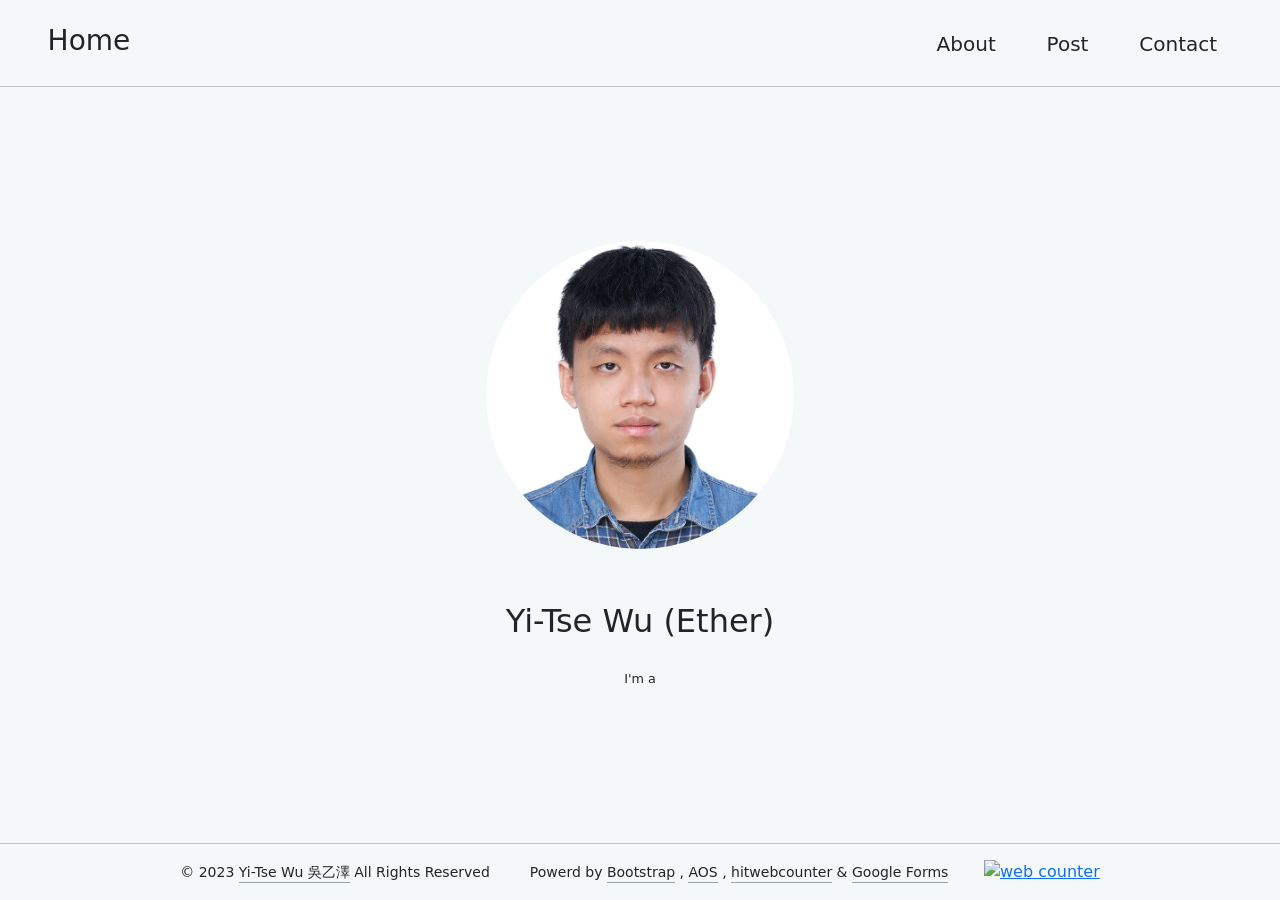
==== index.html @ 0007c373 "update" ====
<!doctype html>

<head>
    <!-- Google tag (gtag.js) -->
    <script async src="https://www.googletagmanager.com/gtag/js?id=G-KG2Z224XZ6"></script>
    <script>
        window.dataLayer = window.dataLayer || [];
        function gtag(){dataLayer.push(arguments);}
        gtag('js', new Date());

        gtag('config', 'G-KG2Z224XZ6');
    </script>
    <meta name="google-site-verification" content="Ql3h9a7FWrkphYKX-yT592Jf6HSDyIj04aFeDpDdOKA" />

    <meta charset="utf-8">
    <title>Yi-Tse Wu 吳乙澤</title>
    <meta name="viewport" content="width=device-width, initial-scale=1">
    <link rel='icon' href="/icons/favicon.ico">

    <meta name = "description" content = "Ether wu (吳乙澤) personal page">
    <meta name = "keywords" content = "吳乙澤, Ether Wu">

    <link href="https://cdn.jsdelivr.net/npm/bootstrap@5.3.0-alpha1/dist/css/bootstrap.min.css" rel="stylesheet" integrity="sha384-GLhlTQ8iRABdZLl6O3oVMWSktQOp6b7In1Zl3/Jr59b6EGGoI1aFkw7cmDA6j6gD" crossorigin="anonymous">
    <script src="https://cdn.jsdelivr.net/npm/bootstrap@5.3.0-alpha1/dist/js/bootstrap.bundle.min.js" integrity="sha384-w76AqPfDkMBDXo30jS1Sgez6pr3x5MlQ1ZAGC+nuZB+EYdgRZgiwxhTBTkF7CXvN" crossorigin="anonymous"></script>
    <link rel="stylesheet" href="https://unpkg.com/aos@next/dist/aos.css" />

    <style>
        .p1
        {
            font-family: "Microsoft JhengHei";
            font-weight: bold;
        }
        .p2
        { 
            border-bottom:6px #48b9d9 solid; padding-bottom:5px;
        }
        .p3
        { 
            border-bottom:1px #9aa4a7 solid; padding-bottom:2px;
        }
        .box 
        {
            display: flex;
            flex-flow: column;
            height: 100vh;
        }
        .imgRemain
        {
            flex-grow:4;
        }
        .bottomRemain
        {
            flex-grow:1;
        }
        body 
        {
            background-color: #f4f8f8;
        }
    </style>
</head>

<body>
    <div class = "box">
        <div class = "d-flex flex-row container-fluid mt-4">
            <a class = "text-decoration-none link-dark mb-1" href="https://ether-yitsewu.github.io/" style = "margin-right: auto;"> 
                <h3> &nbsp; &nbsp; Home </h3>
            </a>
            <a class = "text-decoration-none link-dark mt-2" href="/about.html">
                    <h5> About &nbsp; &nbsp; &nbsp; &nbsp; </h5>
            </a>
            <a class = "text-decoration-none link-dark mt-2" href="/post/post.html">
                <h5> Post &nbsp; &nbsp; &nbsp; &nbsp; </h5>
            </a>
            <a class = "text-decoration-none link-dark mt-2" href="/contact.html">
                <h5> Contact &nbsp; &nbsp; &nbsp; &nbsp; </h5>
            </a>
        </div>

        <hr/>

        <div class = "row imgRemain align-items-center">
            <div class = "col-4"></div>
            <div class = "col-4">
                <center><img src = "./images/self.jpg" class = "rounded-circle img-fluid" style = "width: 75%;"></center>
                <div class = "text-center" data-aos="fade-in">
                    <br><br>
                    <div style = "font-size: 2.5vw;"> Yi-Tse Wu (Ether) </div>
                    <br>
                    <div style = "font-size: 1vw;">
                        I'm a <span class="typed p2" data-typed-items="Software Engineer, Personal Tutor, Maker, Researcher"></span>
                    </div>
                </div>
            </div>
        </div>

        <hr/>

        <div class = "d-flex justify-content-center align-items-center BottomRemain pb-3">
            <div class = "fw-lighter fs-6">
                <small>
                    © 2023 
                    <a href=https://ether-yitsewu.github.io/ class = "text-decoration-none link-dark p3"> Yi-Tse Wu 吳乙澤</a>
                     All Rights Reserved 
                    &nbsp; &nbsp; &nbsp; &nbsp; 
                    Powerd by 
                    <a href=https://getbootstrap.com/docs/5.3/getting-started/download/ class = "text-decoration-none link-dark p3"> Bootstrap</a>
                    ,
                    <a href=https://github.com/michalsnik/aos class = "text-decoration-none link-dark p3"> AOS</a>
                    ,
                    <a href=https://www.hitwebcounter.com/ class = "text-decoration-none link-dark p3"> hitwebcounter</a>
                    &
                    <a href="https://www.google.com.tw/intl/zh-TW/forms/about/" class = "text-decoration-none link-dark p3"> Google Forms </a>
                </small>
            </div>
            &nbsp; &nbsp; &nbsp; &nbsp; 
            <a href="https://www.hitwebcounter.com" target="_blank">
            <img src="https://hitwebcounter.com/counter/counter.php?page=8308749&style=0008&nbdigits=6&type=page&initCount=0" title="Free Counter" Alt="web counter"/></a>                                                              
        </div>
        
    </div>

    <script src="https://unpkg.com/aos@next/dist/aos.js"></script>
    <script>
        AOS.init();
    </script>
    <script src="js/typed.min.js"></script>
    <script src="js/iPortfolio_1.js"></script>
</body>

</html>
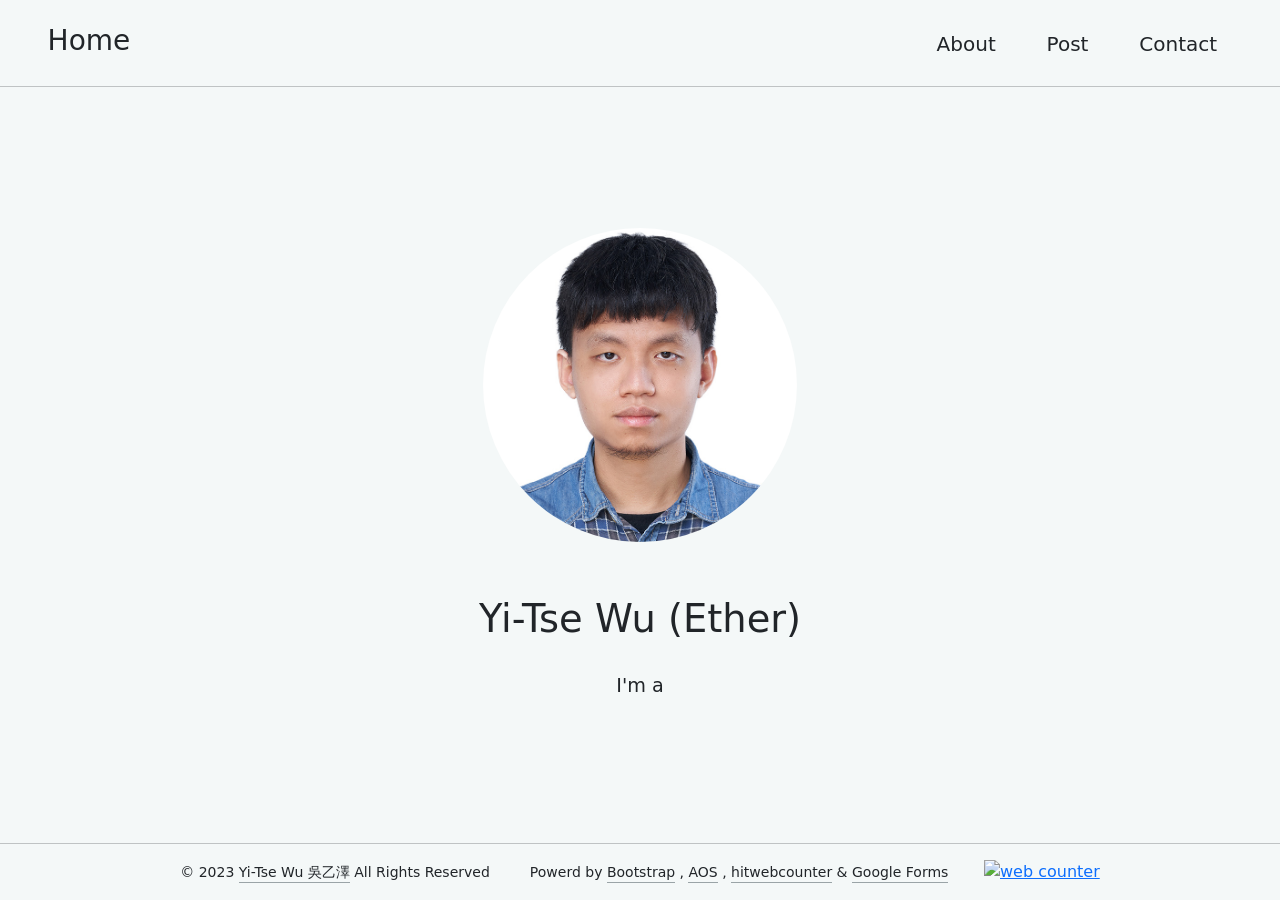
==== commit ebd16355: "update" ====
--- a/index.html
+++ b/index.html
@@ -32,11 +32,11 @@
         }
         .p2
         { 
-            border-bottom:6px #48b9d9 solid; padding-bottom:5px;
+            border-bottom:0.3vw #48b9d9 solid; padding-bottom:0.2vw;
         }
         .p3
         { 
-            border-bottom:1px #9aa4a7 solid; padding-bottom:2px;
+            border-bottom:0.1vw #9aa4a7 solid; padding-bottom:0.2vw;
         }
         .box 
         {
@@ -79,14 +79,14 @@
         <hr/>
 
         <div class = "row imgRemain align-items-center">
-            <div class = "col-4"></div>
-            <div class = "col-4">
-                <center><img src = "./images/self.jpg" class = "rounded-circle img-fluid" style = "width: 75%;"></center>
+            <div class = "col-3"></div>
+            <div class = "col-6">
+                <center><img src = "/images/self.jpg" class = "rounded-circle" style = "width: 50%;"></center>
                 <div class = "text-center" data-aos="fade-in">
                     <br><br>
-                    <div style = "font-size: 2.5vw;"> Yi-Tse Wu (Ether) </div>
+                    <div style = "font-size: 3vw;"> Yi-Tse Wu (Ether) </div>
                     <br>
-                    <div style = "font-size: 1vw;">
+                    <div style = "font-size: 1.5vw;">
                         I'm a <span class="typed p2" data-typed-items="Software Engineer, Personal Tutor, Maker, Researcher"></span>
                     </div>
                 </div>
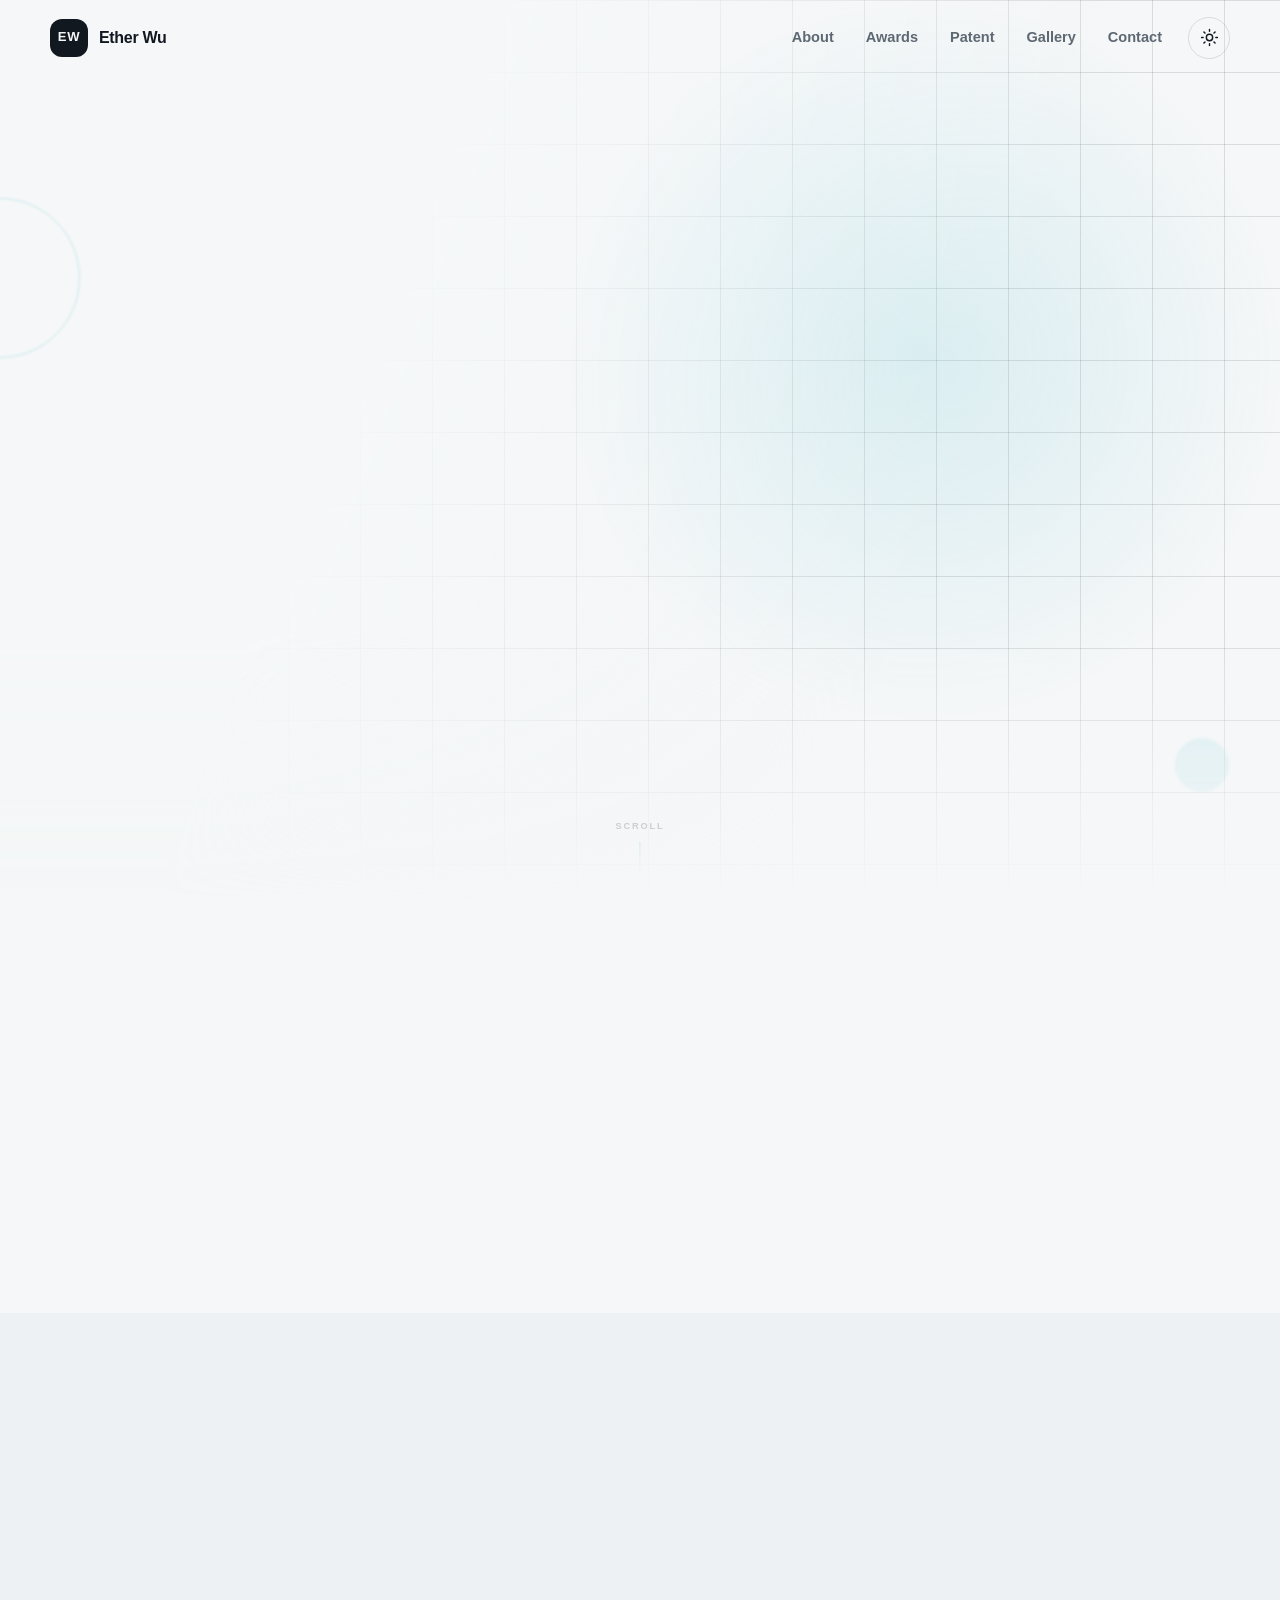
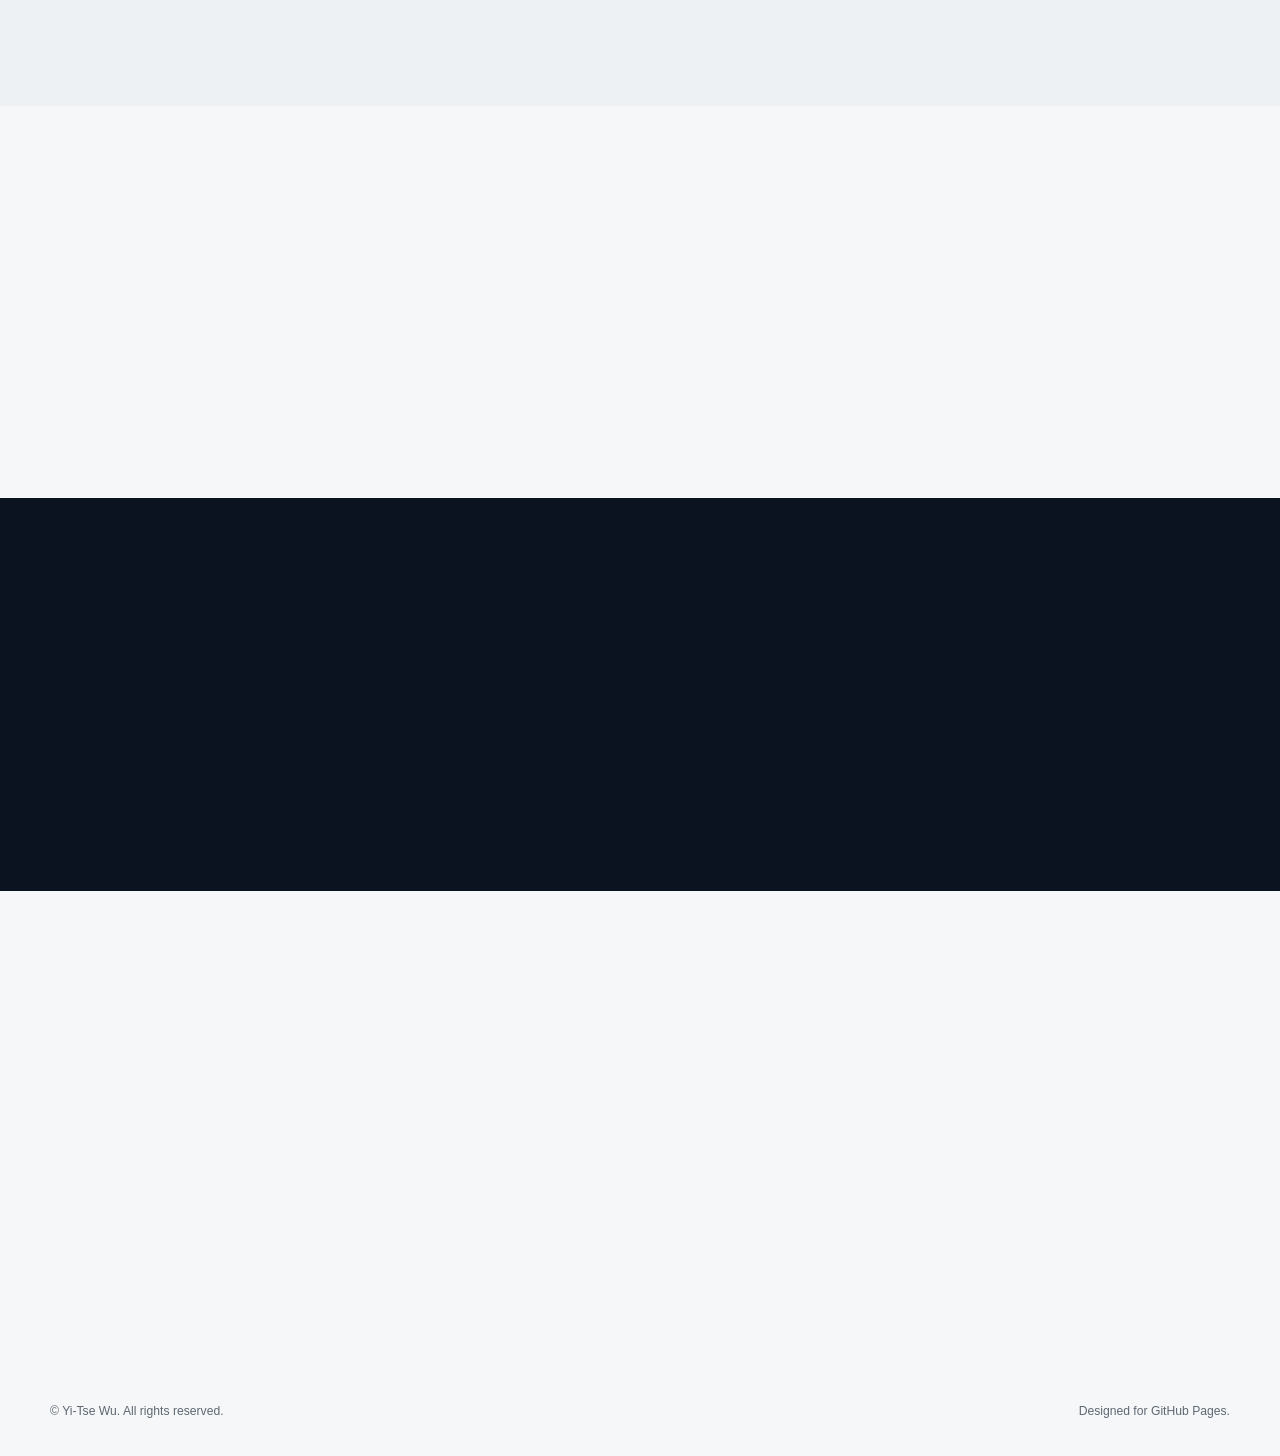
==== commit cb69cfa2: "feat: Push new style website" ====
--- a/index.html
+++ b/index.html
@@ -1,130 +1,160 @@
 <!doctype html>
+<html lang="zh-Hant">
+<head>
+  <meta charset="utf-8">
+  <meta name="viewport" content="width=device-width, initial-scale=1">
+  <meta name="description" content="Yi-Tse Wu（Ether）的個人作品網站，收錄軟體工程、攝影競賽、資料創新競賽與專利成果。">
+  <meta name="theme-color" content="#0b1220">
+  <meta property="og:type" content="website">
+  <meta property="og:title" content="Yi-Tse Wu (Ether) — Portfolio">
+  <meta property="og:description" content="Software Engineer · Photographer · Inventor">
+  <meta property="og:image" content="assets/images/og-image.jpg">
+  <meta name="twitter:card" content="summary_large_image">
+  <title>Yi-Tse Wu (Ether) — Portfolio</title>
+  <link rel="icon" href="assets/images/profile.webp" type="image/webp">
+  <link rel="stylesheet" href="assets/css/styles.css">
+  <script defer src="assets/js/site-data.js"></script>
+  <script defer src="assets/js/app.js"></script>
+</head>
+<body>
+  <a class="skip-link" href="#main">跳到主要內容</a>
 
-<head>
-    <!-- Google tag (gtag.js) -->
-    <script async src="https://www.googletagmanager.com/gtag/js?id=G-KG2Z224XZ6"></script>
-    <script>
-        window.dataLayer = window.dataLayer || [];
-        function gtag(){dataLayer.push(arguments);}
-        gtag('js', new Date());
+  <header class="site-header" data-header>
+    <div class="container nav-wrap">
+      <a class="brand" href="#home" aria-label="回到首頁">
+        <span class="brand-mark">EW</span>
+        <span class="brand-text">Ether Wu</span>
+      </a>
 
-        gtag('config', 'G-KG2Z224XZ6');
-    </script>
-    <meta name="google-site-verification" content="Ql3h9a7FWrkphYKX-yT592Jf6HSDyIj04aFeDpDdOKA" />
+      <button class="menu-button" type="button" aria-label="開啟導覽選單" aria-expanded="false" data-menu-button>
+        <span></span><span></span><span></span>
+      </button>
 
-    <meta charset="utf-8">
-    <title>Yi-Tse Wu 吳乙澤</title>
-    <meta name="viewport" content="width=device-width, initial-scale=1">
-    <link rel='icon' href="/icons/favicon.ico">
+      <nav class="site-nav" aria-label="主要導覽" data-nav>
+        <a href="#about">About</a>
+        <a href="#awards">Awards</a>
+        <a href="#patents">Patent</a>
+        <a href="#gallery">Gallery</a>
+        <a href="#contact">Contact</a>
+      </nav>
 
-    <meta name = "description" content = "Ether wu (吳乙澤) personal page">
-    <meta name = "keywords" content = "吳乙澤, Ether Wu">
+      <button class="theme-button" type="button" aria-label="切換深色或淺色模式" data-theme-button>
+        <svg class="icon-sun" viewBox="0 0 24 24" aria-hidden="true"><circle cx="12" cy="12" r="4"/><path d="M12 2v2M12 20v2M4.93 4.93l1.42 1.42M17.66 17.66l1.41 1.41M2 12h2M20 12h2M4.93 19.07l1.42-1.41M17.66 6.34l1.41-1.41"/></svg>
+        <svg class="icon-moon" viewBox="0 0 24 24" aria-hidden="true"><path d="M21 12.79A9 9 0 1 1 11.21 3 7 7 0 0 0 21 12.79Z"/></svg>
+      </button>
+    </div>
+  </header>
 
-    <link href="https://cdn.jsdelivr.net/npm/bootstrap@5.3.0-alpha1/dist/css/bootstrap.min.css" rel="stylesheet" integrity="sha384-GLhlTQ8iRABdZLl6O3oVMWSktQOp6b7In1Zl3/Jr59b6EGGoI1aFkw7cmDA6j6gD" crossorigin="anonymous">
-    <script src="https://cdn.jsdelivr.net/npm/bootstrap@5.3.0-alpha1/dist/js/bootstrap.bundle.min.js" integrity="sha384-w76AqPfDkMBDXo30jS1Sgez6pr3x5MlQ1ZAGC+nuZB+EYdgRZgiwxhTBTkF7CXvN" crossorigin="anonymous"></script>
-    <link rel="stylesheet" href="https://unpkg.com/aos@next/dist/aos.css" />
-
-    <style>
-        .p1
-        {
-            font-family: "Microsoft JhengHei";
-            font-weight: bold;
-        }
-        .p2
-        { 
-            border-bottom:0.3vw #48b9d9 solid; padding-bottom:0.2vw;
-        }
-        .p3
-        { 
-            border-bottom:0.1vw #9aa4a7 solid; padding-bottom:0.2vw;
-        }
-        .box 
-        {
-            display: flex;
-            flex-flow: column;
-            height: 100vh;
-        }
-        .imgRemain
-        {
-            flex-grow:4;
-        }
-        .bottomRemain
-        {
-            flex-grow:1;
-        }
-        body 
-        {
-            background-color: #f4f8f8;
-        }
-    </style>
-</head>
-
-<body>
-    <div class = "box">
-        <div class = "d-flex flex-row container-fluid mt-4">
-            <a class = "text-decoration-none link-dark mb-1" href="https://ether-yitsewu.github.io/" style = "margin-right: auto;"> 
-                <h3> &nbsp; &nbsp; Home </h3>
-            </a>
-            <a class = "text-decoration-none link-dark mt-2" href="/about.html">
-                    <h5> About &nbsp; &nbsp; &nbsp; &nbsp; </h5>
-            </a>
-            <a class = "text-decoration-none link-dark mt-2" href="/post/post.html">
-                <h5> Post &nbsp; &nbsp; &nbsp; &nbsp; </h5>
-            </a>
-            <a class = "text-decoration-none link-dark mt-2" href="/contact.html">
-                <h5> Contact &nbsp; &nbsp; &nbsp; &nbsp; </h5>
-            </a>
+  <main id="main">
+    <section class="hero" id="home">
+      <div class="hero-orb hero-orb-one"></div>
+      <div class="hero-orb hero-orb-two"></div>
+      <div class="container hero-grid">
+        <div class="hero-copy reveal">
+          <p class="eyebrow">PORTFOLIO · TAIWAN</p>
+          <h1>Yi-Tse Wu <span>(Ether)</span></h1>
+          <p class="hero-role">Software Engineer · Photographer · Inventor</p>
+          <p class="hero-intro" data-hero-intro></p>
+          <div class="hero-actions">
+            <a class="button button-primary" href="#awards">查看成果</a>
+            <a class="button button-secondary" href="https://github.com/ether-yitsewu" target="_blank" rel="noopener noreferrer">GitHub <span aria-hidden="true">↗</span></a>
+          </div>
+          <div class="hero-metrics" data-metrics></div>
         </div>
 
-        <hr/>
+        <div class="hero-visual reveal">
+          <div class="portrait-shell">
+            <div class="portrait-ring"></div>
+            <img src="assets/images/profile.webp" alt="Yi-Tse Wu 的個人照片" width="555" height="555">
+            <div class="portrait-badge">
+              <span class="status-dot"></span>
+              Building reliable systems
+            </div>
+          </div>
+        </div>
+      </div>
+      <a class="scroll-cue" href="#about" aria-label="向下瀏覽">
+        <span>SCROLL</span>
+        <i></i>
+      </a>
+    </section>
 
-        <div class = "row imgRemain align-items-center">
-            <div class = "col-3"></div>
-            <div class = "col-6">
-                <center><img src = "/images/self.jpg" class = "rounded-circle" style = "width: 50%;"></center>
-                <div class = "text-center" data-aos="fade-in">
-                    <br><br>
-                    <div style = "font-size: 3vw;"> Yi-Tse Wu (Ether) </div>
-                    <br>
-                    <div style = "font-size: 1.5vw;">
-                        I'm a <span class="typed p2" data-typed-items="Software Engineer, Personal Tutor, Maker, Researcher"></span>
-                    </div>
-                </div>
-            </div>
+    <section class="section" id="about">
+      <div class="container two-column">
+        <div class="section-heading reveal">
+          <p class="eyebrow">ABOUT</p>
+          <h2>工程思維，<br>跨域創作。</h2>
         </div>
+        <div class="about-copy reveal">
+          <p data-about-primary></p>
+          <p data-about-secondary></p>
+          <div class="skill-list" data-skills></div>
+        </div>
+      </div>
+    </section>
 
-        <hr/>
+    <section class="section section-tinted" id="awards">
+      <div class="container">
+        <div class="section-topline reveal">
+          <div>
+            <p class="eyebrow">AWARDS & RECOGNITION</p>
+            <h2>競賽成果</h2>
+          </div>
+          <p>攝影、人文觀察與資料應用，呈現工程之外的另一種解題方式。</p>
+        </div>
+        <div class="award-grid" data-awards></div>
+      </div>
+    </section>
 
-        <div class = "d-flex justify-content-center align-items-center BottomRemain pb-3">
-            <div class = "fw-lighter fs-6">
-                <small>
-                    © 2023 
-                    <a href=https://ether-yitsewu.github.io/ class = "text-decoration-none link-dark p3"> Yi-Tse Wu 吳乙澤</a>
-                     All Rights Reserved 
-                    &nbsp; &nbsp; &nbsp; &nbsp; 
-                    Powerd by 
-                    <a href=https://getbootstrap.com/docs/5.3/getting-started/download/ class = "text-decoration-none link-dark p3"> Bootstrap</a>
-                    ,
-                    <a href=https://github.com/michalsnik/aos class = "text-decoration-none link-dark p3"> AOS</a>
-                    ,
-                    <a href=https://www.hitwebcounter.com/ class = "text-decoration-none link-dark p3"> hitwebcounter</a>
-                    &
-                    <a href="https://www.google.com.tw/intl/zh-TW/forms/about/" class = "text-decoration-none link-dark p3"> Google Forms </a>
-                </small>
-            </div>
-            &nbsp; &nbsp; &nbsp; &nbsp; 
-            <a href="https://www.hitwebcounter.com" target="_blank">
-            <img src="https://hitwebcounter.com/counter/counter.php?page=8308749&style=0008&nbdigits=6&type=page&initCount=0" title="Free Counter" Alt="web counter"/></a>                                                              
+    <section class="section" id="patents">
+      <div class="container">
+        <div class="section-topline reveal">
+          <div>
+            <p class="eyebrow">PATENT</p>
+            <h2>專利成果</h2>
+          </div>
+          <p>將感測、控制與即時警示整合成可落地的監控系統。</p>
         </div>
-        
+        <div class="patent-list" data-patents></div>
+      </div>
+    </section>
+
+    <section class="section section-dark" id="gallery">
+      <div class="container">
+        <div class="section-topline reveal">
+          <div>
+            <p class="eyebrow">SELECTED WORK</p>
+            <h2>攝影作品</h2>
+          </div>
+          <p>在街道、城市與地景之間，記錄秩序、文化與偶然交會的瞬間。</p>
+        </div>
+        <div class="gallery-grid" data-gallery></div>
+      </div>
+    </section>
+
+    <section class="section contact-section" id="contact">
+      <div class="container contact-card reveal">
+        <div>
+          <p class="eyebrow">CONTACT</p>
+          <h2>持續創作，也持續解題。</h2>
+          <p>歡迎透過 GitHub 查看作品與後續更新。</p>
+        </div>
+        <a class="button button-light" href="https://github.com/ether-yitsewu" target="_blank" rel="noopener noreferrer">前往 GitHub <span aria-hidden="true">↗</span></a>
+      </div>
+    </section>
+  </main>
+
+  <footer class="site-footer">
+    <div class="container footer-wrap">
+      <p>© <span data-year></span> Yi-Tse Wu. All rights reserved.</p>
+      <p>Designed for GitHub Pages.</p>
     </div>
+  </footer>
 
-    <script src="https://unpkg.com/aos@next/dist/aos.js"></script>
-    <script>
-        AOS.init();
-    </script>
-    <script src="js/typed.min.js"></script>
-    <script src="js/iPortfolio_1.js"></script>
+  <dialog class="lightbox" data-lightbox>
+    <button type="button" class="lightbox-close" aria-label="關閉圖片" data-lightbox-close>×</button>
+    <img src="" alt="" data-lightbox-image>
+    <p data-lightbox-caption></p>
+  </dialog>
 </body>
-
 </html>
--- a/assets/css/styles.css
+++ b/assets/css/styles.css
@@ -0,0 +1,298 @@
+:root {
+  --bg: #f5f7f8;
+  --surface: #ffffff;
+  --surface-2: #edf1f3;
+  --text: #111820;
+  --muted: #5e6873;
+  --line: rgba(17, 24, 32, 0.12);
+  --accent: #36b7ca;
+  --accent-strong: #168fa5;
+  --accent-soft: rgba(54, 183, 202, 0.14);
+  --dark: #0b1220;
+  --dark-2: #111c2f;
+  --shadow: 0 22px 65px rgba(28, 44, 57, 0.12);
+  --radius-lg: 32px;
+  --radius-md: 22px;
+  --radius-sm: 14px;
+  --container: 1180px;
+  --header-height: 76px;
+  color-scheme: light;
+}
+
+:root[data-theme="dark"] {
+  --bg: #0d141d;
+  --surface: #121c28;
+  --surface-2: #182431;
+  --text: #f3f6f8;
+  --muted: #aab6c1;
+  --line: rgba(239, 245, 248, 0.12);
+  --accent: #51c7d8;
+  --accent-strong: #7bd7e4;
+  --accent-soft: rgba(81, 199, 216, 0.15);
+  --shadow: 0 24px 70px rgba(0, 0, 0, 0.35);
+  color-scheme: dark;
+}
+
+* { box-sizing: border-box; }
+html { scroll-behavior: smooth; scroll-padding-top: calc(var(--header-height) + 18px); }
+body {
+  margin: 0;
+  background: var(--bg);
+  color: var(--text);
+  font-family: Inter, ui-sans-serif, -apple-system, BlinkMacSystemFont, "Segoe UI", "Noto Sans TC", "PingFang TC", sans-serif;
+  line-height: 1.75;
+  -webkit-font-smoothing: antialiased;
+  transition: background-color .25s ease, color .25s ease;
+}
+img { display: block; max-width: 100%; }
+a { color: inherit; text-decoration: none; }
+button { font: inherit; }
+::selection { background: var(--accent); color: #061016; }
+
+.skip-link {
+  position: fixed;
+  left: 16px;
+  top: -80px;
+  z-index: 999;
+  padding: 10px 16px;
+  border-radius: 10px;
+  background: var(--text);
+  color: var(--bg);
+  transition: top .2s ease;
+}
+.skip-link:focus { top: 16px; }
+
+.container { width: min(var(--container), calc(100% - 48px)); margin-inline: auto; }
+.section { padding: 120px 0; }
+.section-tinted { background: var(--surface-2); }
+.section-dark { background: var(--dark); color: #f5f8fa; }
+
+.site-header {
+  position: fixed;
+  inset: 0 0 auto;
+  z-index: 100;
+  height: var(--header-height);
+  border-bottom: 1px solid transparent;
+  transition: background-color .25s ease, border-color .25s ease, box-shadow .25s ease;
+}
+.site-header.is-scrolled {
+  background: color-mix(in srgb, var(--bg) 88%, transparent);
+  border-color: var(--line);
+  box-shadow: 0 8px 30px rgba(0,0,0,.05);
+  backdrop-filter: blur(18px);
+}
+.nav-wrap { height: 100%; display: flex; align-items: center; gap: 26px; }
+.brand { display: inline-flex; align-items: center; gap: 11px; font-weight: 750; letter-spacing: -.02em; }
+.brand-mark {
+  display: grid; place-items: center;
+  width: 38px; aspect-ratio: 1;
+  border-radius: 12px;
+  background: var(--text); color: var(--bg);
+  font-size: .82rem; letter-spacing: .06em;
+}
+.site-nav { margin-left: auto; display: flex; align-items: center; gap: 32px; }
+.site-nav a { position: relative; color: var(--muted); font-size: .91rem; font-weight: 650; }
+.site-nav a::after { content: ""; position: absolute; left: 0; right: 100%; bottom: -7px; height: 2px; background: var(--accent); transition: right .2s ease; }
+.site-nav a:hover, .site-nav a.is-active { color: var(--text); }
+.site-nav a:hover::after, .site-nav a.is-active::after { right: 0; }
+.theme-button, .menu-button {
+  border: 0; background: transparent; color: var(--text); cursor: pointer;
+}
+.theme-button {
+  display: grid; place-items: center; width: 42px; height: 42px;
+  border: 1px solid var(--line); border-radius: 50%;
+}
+.theme-button svg { width: 19px; height: 19px; fill: none; stroke: currentColor; stroke-width: 1.8; stroke-linecap: round; stroke-linejoin: round; }
+.icon-moon { display: none; }
+:root[data-theme="dark"] .icon-sun { display: none; }
+:root[data-theme="dark"] .icon-moon { display: block; }
+.menu-button { display: none; width: 42px; height: 42px; }
+.menu-button span { display: block; width: 22px; height: 2px; margin: 5px auto; background: currentColor; transition: transform .2s ease, opacity .2s ease; }
+
+.hero {
+  position: relative;
+  min-height: 100svh;
+  display: grid;
+  align-items: center;
+  overflow: hidden;
+  padding: calc(var(--header-height) + 60px) 0 86px;
+  background:
+    linear-gradient(var(--line) 1px, transparent 1px),
+    linear-gradient(90deg, var(--line) 1px, transparent 1px);
+  background-size: 72px 72px;
+  mask-image: linear-gradient(to bottom, #000 0%, #000 70%, transparent 100%);
+}
+.hero::before {
+  content: ""; position: absolute; inset: 0;
+  background: radial-gradient(circle at 72% 40%, var(--accent-soft), transparent 34%), linear-gradient(110deg, var(--bg) 30%, transparent 70%);
+  pointer-events: none;
+}
+.hero-grid { position: relative; display: grid; grid-template-columns: 1.08fr .92fr; align-items: center; gap: 86px; }
+.eyebrow { margin: 0 0 14px; color: var(--accent-strong); font-size: .76rem; font-weight: 800; letter-spacing: .16em; }
+.hero h1 { margin: 0; max-width: 760px; font-size: clamp(3.3rem, 7vw, 6.9rem); line-height: .95; letter-spacing: -.065em; }
+.hero h1 span { display: block; margin-top: 12px; color: var(--muted); font-size: .44em; font-weight: 540; letter-spacing: -.035em; }
+.hero-role { margin: 34px 0 8px; color: var(--text); font-size: clamp(1.12rem, 2vw, 1.45rem); font-weight: 650; }
+.hero-intro { max-width: 610px; margin: 0; color: var(--muted); font-size: 1.04rem; }
+.hero-actions { display: flex; flex-wrap: wrap; gap: 12px; margin-top: 34px; }
+.button {
+  display: inline-flex; align-items: center; justify-content: center; gap: 9px;
+  min-height: 50px; padding: 0 22px; border: 1px solid transparent; border-radius: 999px;
+  font-weight: 760; font-size: .92rem; transition: transform .2s ease, background-color .2s ease, border-color .2s ease;
+}
+.button:hover { transform: translateY(-2px); }
+.button-primary { background: var(--text); color: var(--bg); }
+.button-secondary { border-color: var(--line); background: color-mix(in srgb, var(--surface) 60%, transparent); }
+.button-light { background: #fff; color: #101827; }
+.hero-metrics { display: flex; gap: 34px; margin-top: 52px; padding-top: 28px; border-top: 1px solid var(--line); }
+.metric { display: grid; }
+.metric strong { font-size: 1.55rem; line-height: 1; letter-spacing: -.04em; }
+.metric span { margin-top: 7px; color: var(--muted); font-size: .72rem; font-weight: 650; letter-spacing: .055em; text-transform: uppercase; }
+.hero-visual { display: grid; place-items: center; }
+.portrait-shell { position: relative; width: min(440px, 82vw); }
+.portrait-shell img { position: relative; z-index: 2; width: 100%; aspect-ratio: 1; object-fit: cover; border-radius: 42% 58% 51% 49% / 47% 42% 58% 53%; box-shadow: var(--shadow); }
+.portrait-ring { position: absolute; z-index: 1; inset: -24px; border: 1px solid var(--accent); border-radius: 50%; opacity: .45; }
+.portrait-ring::after { content: ""; position: absolute; width: 18px; aspect-ratio: 1; top: 18%; right: -8px; border-radius: 50%; background: var(--accent); box-shadow: 0 0 0 8px var(--accent-soft); }
+.portrait-badge {
+  position: absolute; z-index: 4; right: -18px; bottom: 28px;
+  display: flex; align-items: center; gap: 9px; padding: 12px 16px;
+  background: color-mix(in srgb, var(--surface) 87%, transparent); border: 1px solid var(--line); border-radius: 999px;
+  color: var(--text); box-shadow: var(--shadow); backdrop-filter: blur(14px); font-size: .77rem; font-weight: 700;
+}
+.status-dot { width: 8px; aspect-ratio: 1; border-radius: 50%; background: #32c47c; box-shadow: 0 0 0 5px rgba(50,196,124,.14); }
+.hero-orb { position: absolute; border-radius: 50%; filter: blur(1px); pointer-events: none; }
+.hero-orb-one { width: 160px; height: 160px; left: -80px; top: 22%; border: 1px solid var(--accent); opacity: .25; }
+.hero-orb-two { width: 54px; height: 54px; right: 4%; bottom: 12%; background: var(--accent-soft); }
+.scroll-cue { position: absolute; left: 50%; bottom: 24px; display: grid; justify-items: center; gap: 8px; color: var(--muted); font-size: .58rem; font-weight: 800; letter-spacing: .2em; transform: translateX(-50%); }
+.scroll-cue i { width: 1px; height: 34px; background: linear-gradient(var(--accent), transparent); animation: scrollPulse 1.8s infinite; }
+
+.two-column { display: grid; grid-template-columns: .72fr 1.28fr; gap: 10vw; }
+.section-heading h2, .section-topline h2, .contact-card h2 { margin: 0; font-size: clamp(2.4rem, 5vw, 4.6rem); line-height: 1.08; letter-spacing: -.055em; }
+.about-copy { max-width: 720px; }
+.about-copy > p { margin: 0 0 20px; color: var(--muted); font-size: 1.08rem; }
+.about-copy > p:first-child { color: var(--text); font-size: clamp(1.22rem, 2vw, 1.55rem); line-height: 1.72; }
+.skill-list { display: flex; flex-wrap: wrap; gap: 10px; margin-top: 36px; }
+.skill-list span, .tag-row span { padding: 7px 12px; border: 1px solid var(--line); border-radius: 999px; color: var(--muted); font-size: .75rem; font-weight: 700; }
+.section-topline { display: flex; align-items: end; justify-content: space-between; gap: 40px; margin-bottom: 48px; }
+.section-topline > p { max-width: 490px; margin: 0 0 8px; color: var(--muted); }
+.section-dark .section-topline > p { color: #9eabb9; }
+
+.award-grid { display: grid; grid-template-columns: repeat(2, minmax(0,1fr)); gap: 24px; }
+.award-card { overflow: hidden; display: grid; grid-template-rows: 320px 1fr; background: var(--surface); border: 1px solid var(--line); border-radius: var(--radius-lg); box-shadow: 0 10px 38px rgba(0,0,0,.05); }
+.award-image { position: relative; width: 100%; height: 100%; overflow: hidden; background: #e7eaec; }
+.award-image img { width: 100%; height: 100%; object-fit: cover; object-position: center 16%; transition: transform .45s ease; }
+.award-card:nth-child(2) .award-image img { object-position: center 24%; }
+.award-image:hover img { transform: scale(1.025); }
+.image-button { padding: 0; border: 0; cursor: zoom-in; color: inherit; }
+.image-hint { position: absolute; right: 16px; bottom: 16px; padding: 8px 12px; border-radius: 999px; background: rgba(9,16,25,.76); color: white; font-size: .68rem; font-weight: 700; letter-spacing: .04em; backdrop-filter: blur(10px); }
+.award-body { padding: 30px; }
+.award-meta { display: flex; justify-content: space-between; gap: 14px; color: var(--muted); font-size: .75rem; font-weight: 760; letter-spacing: .08em; text-transform: uppercase; }
+.award-body h3 { margin: 20px 0 10px; font-size: clamp(1.35rem, 2vw, 1.85rem); line-height: 1.3; letter-spacing: -.03em; }
+.award-result { margin: 0; color: var(--accent-strong); font-size: 1.22rem; font-weight: 820; }
+.award-subresult { margin: 1px 0 16px; color: var(--text); font-weight: 650; }
+.award-body > p:not(.award-result):not(.award-subresult) { color: var(--muted); }
+.tag-row { display: flex; flex-wrap: wrap; gap: 8px; margin-top: 22px; }
+
+.patent-list { display: grid; gap: 18px; }
+.patent-card { position: relative; display: grid; grid-template-columns: 190px 1fr auto; gap: 34px; align-items: start; padding: 36px; border: 1px solid var(--line); border-radius: var(--radius-lg); background: var(--surface); }
+.patent-number { display: grid; gap: 7px; }
+.patent-number span { color: var(--muted); font-size: .72rem; font-weight: 700; text-transform: uppercase; letter-spacing: .1em; }
+.patent-number strong { font-size: 1.17rem; letter-spacing: -.02em; }
+.patent-title-row { display: flex; align-items: center; gap: 14px; }
+.patent-main h3 { margin: 0; font-size: 1.7rem; letter-spacing: -.035em; }
+.patent-main > p { max-width: 760px; color: var(--muted); }
+.status-pill { padding: 5px 10px; border-radius: 999px; background: var(--accent-soft); color: var(--accent-strong); font-size: .7rem; font-weight: 780; text-transform: uppercase; letter-spacing: .06em; }
+.patent-details { display: grid; grid-template-columns: repeat(4,minmax(0,1fr)); gap: 16px; margin: 26px 0 0; padding-top: 22px; border-top: 1px solid var(--line); }
+.patent-details div { min-width: 0; }
+.patent-details dt { color: var(--muted); font-size: .7rem; font-weight: 730; }
+.patent-details dd { margin: 4px 0 0; font-size: .86rem; font-weight: 650; }
+.patent-link { display: inline-flex; gap: 12px; align-items: center; padding: 11px 14px; border: 1px solid var(--line); border-radius: 999px; font-size: .78rem; font-weight: 730; white-space: nowrap; }
+.patent-link:hover { border-color: var(--accent); }
+
+.gallery-grid { display: grid; grid-template-columns: 1fr; }
+.gallery-item { margin: 0; }
+.gallery-item .image-button { display: block; width: 100%; overflow: hidden; border-radius: var(--radius-lg); background: var(--dark-2); }
+.gallery-item img { width: 100%; aspect-ratio: 16/9; object-fit: cover; transition: transform .55s ease, filter .55s ease; }
+.gallery-item .image-button:hover img { transform: scale(1.018); filter: saturate(1.08); }
+.gallery-item figcaption { display: flex; justify-content: space-between; gap: 20px; padding-top: 18px; }
+.gallery-item figcaption div { display: grid; gap: 2px; }
+.gallery-item strong { font-size: 1.15rem; }
+.gallery-item span, .gallery-item time { color: #9eabb9; font-size: .82rem; }
+
+.contact-section { padding-top: 92px; }
+.contact-card { display: flex; align-items: center; justify-content: space-between; gap: 36px; padding: 62px; border-radius: var(--radius-lg); background: linear-gradient(120deg, #14253a, #0b1220 64%); color: #fff; box-shadow: var(--shadow); }
+.contact-card p:not(.eyebrow) { margin: 14px 0 0; color: #adbac8; }
+.site-footer { padding: 28px 0 34px; }
+.footer-wrap { display: flex; justify-content: space-between; gap: 20px; color: var(--muted); font-size: .76rem; }
+.footer-wrap p { margin: 0; }
+
+.lightbox { width: min(1100px, calc(100% - 32px)); max-height: calc(100svh - 32px); padding: 0; border: 0; border-radius: 20px; background: #0b0f14; color: white; overflow: hidden; box-shadow: 0 30px 100px rgba(0,0,0,.55); }
+.lightbox::backdrop { background: rgba(2,7,12,.78); backdrop-filter: blur(8px); }
+.lightbox img { width: 100%; max-height: calc(100svh - 100px); object-fit: contain; }
+.lightbox p { margin: 0; padding: 14px 20px 18px; color: #b8c2cc; font-size: .82rem; }
+.lightbox-close { position: absolute; z-index: 2; top: 12px; right: 12px; display: grid; place-items: center; width: 42px; height: 42px; border: 0; border-radius: 50%; background: rgba(0,0,0,.65); color: #fff; font-size: 1.7rem; cursor: pointer; }
+
+.reveal { opacity: 0; transform: translateY(24px); transition: opacity .65s ease var(--delay,0ms), transform .65s ease var(--delay,0ms); }
+.reveal.is-visible { opacity: 1; transform: translateY(0); }
+@keyframes scrollPulse { 0%,100% { transform: scaleY(.55); transform-origin: top; opacity: .5; } 50% { transform: scaleY(1); opacity: 1; } }
+
+@media (max-width: 980px) {
+  .hero-grid { grid-template-columns: 1fr; gap: 64px; }
+  .hero-copy { text-align: center; }
+  .hero-intro { margin-inline: auto; }
+  .hero-actions, .hero-metrics { justify-content: center; }
+  .hero-visual { order: -1; }
+  .portrait-shell { width: min(330px, 72vw); }
+  .portrait-badge { right: -10px; }
+  .two-column { grid-template-columns: 1fr; gap: 46px; }
+  .section-topline { align-items: start; flex-direction: column; }
+  .patent-card { grid-template-columns: 1fr; }
+  .patent-link { justify-self: start; }
+  .patent-details { grid-template-columns: repeat(2,minmax(0,1fr)); }
+}
+
+@media (max-width: 760px) {
+  :root { --header-height: 68px; }
+  .container { width: min(100% - 32px, var(--container)); }
+  .section { padding: 86px 0; }
+  .brand-text { display: none; }
+  .menu-button { display: block; margin-left: auto; }
+  .site-nav {
+    position: fixed; left: 16px; right: 16px; top: calc(var(--header-height) + 8px);
+    display: grid; gap: 0; padding: 10px; border: 1px solid var(--line); border-radius: 20px;
+    background: var(--surface); box-shadow: var(--shadow); transform: translateY(-18px); opacity: 0; visibility: hidden;
+    transition: transform .2s ease, opacity .2s ease, visibility .2s ease;
+  }
+  .site-nav.is-open { transform: translateY(0); opacity: 1; visibility: visible; }
+  .site-nav a { padding: 13px 14px; border-radius: 12px; }
+  .site-nav a:hover { background: var(--surface-2); }
+  .site-nav a::after { display: none; }
+  .theme-button { width: 38px; height: 38px; }
+  .hero { min-height: auto; padding-top: calc(var(--header-height) + 48px); mask-image: none; }
+  .hero h1 { font-size: clamp(3.2rem, 16vw, 5rem); }
+  .hero-role { font-size: 1rem; }
+  .hero-metrics { gap: 18px; }
+  .metric { flex: 1; }
+  .metric strong { font-size: 1.3rem; }
+  .metric span { font-size: .58rem; }
+  .scroll-cue { display: none; }
+  .award-grid { grid-template-columns: 1fr; }
+  .award-card { grid-template-rows: 260px 1fr; }
+  .award-body { padding: 24px; }
+  .patent-card { padding: 26px; }
+  .patent-title-row { align-items: flex-start; flex-direction: column; gap: 8px; }
+  .patent-details { grid-template-columns: 1fr 1fr; }
+  .contact-card { align-items: flex-start; flex-direction: column; padding: 38px 26px; }
+  .footer-wrap { flex-direction: column; gap: 4px; }
+}
+
+@media (max-width: 480px) {
+  .hero-metrics { display: grid; grid-template-columns: repeat(3,1fr); }
+  .portrait-badge { right: 50%; bottom: -18px; transform: translateX(50%); white-space: nowrap; }
+  .patent-details { grid-template-columns: 1fr; }
+  .gallery-item figcaption { flex-direction: column; gap: 6px; }
+}
+
+@media (prefers-reduced-motion: reduce) {
+  *, *::before, *::after { scroll-behavior: auto !important; animation-duration: .01ms !important; animation-iteration-count: 1 !important; transition-duration: .01ms !important; }
+  .reveal { opacity: 1; transform: none; }
+}
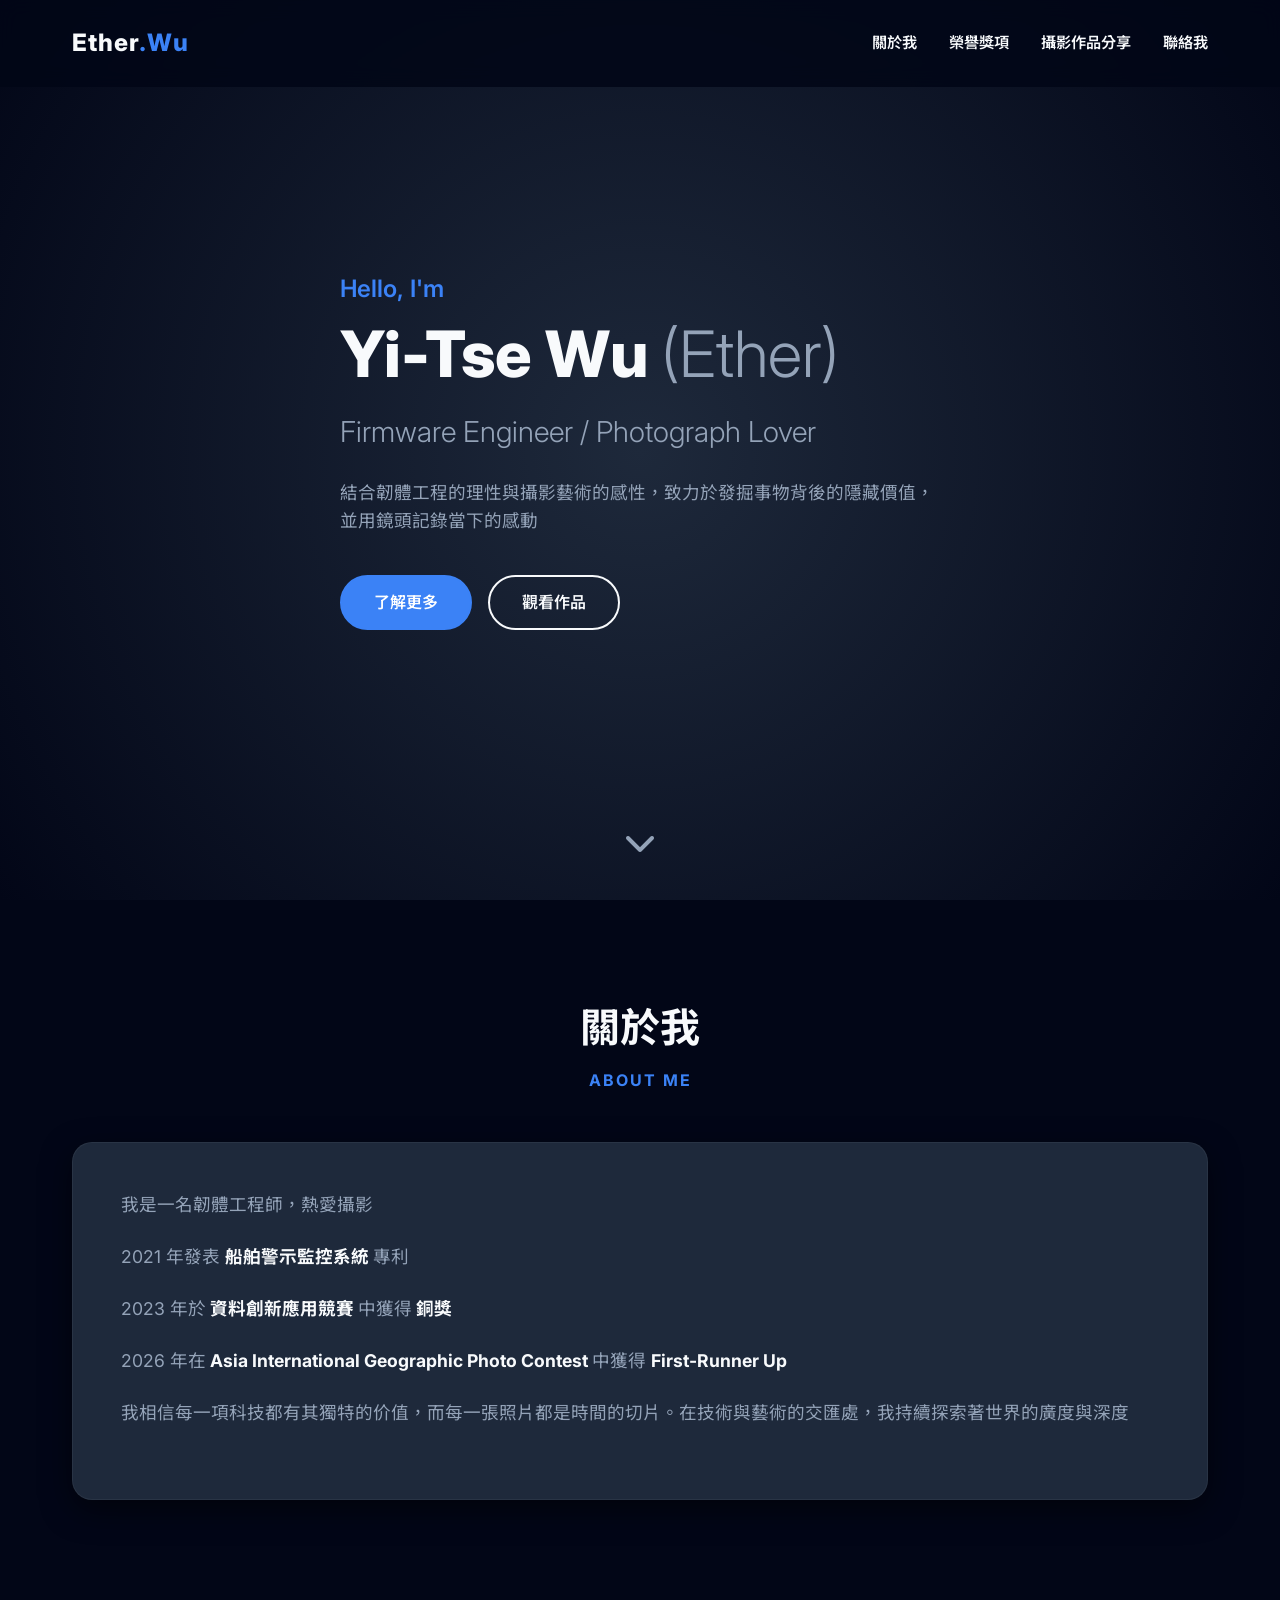
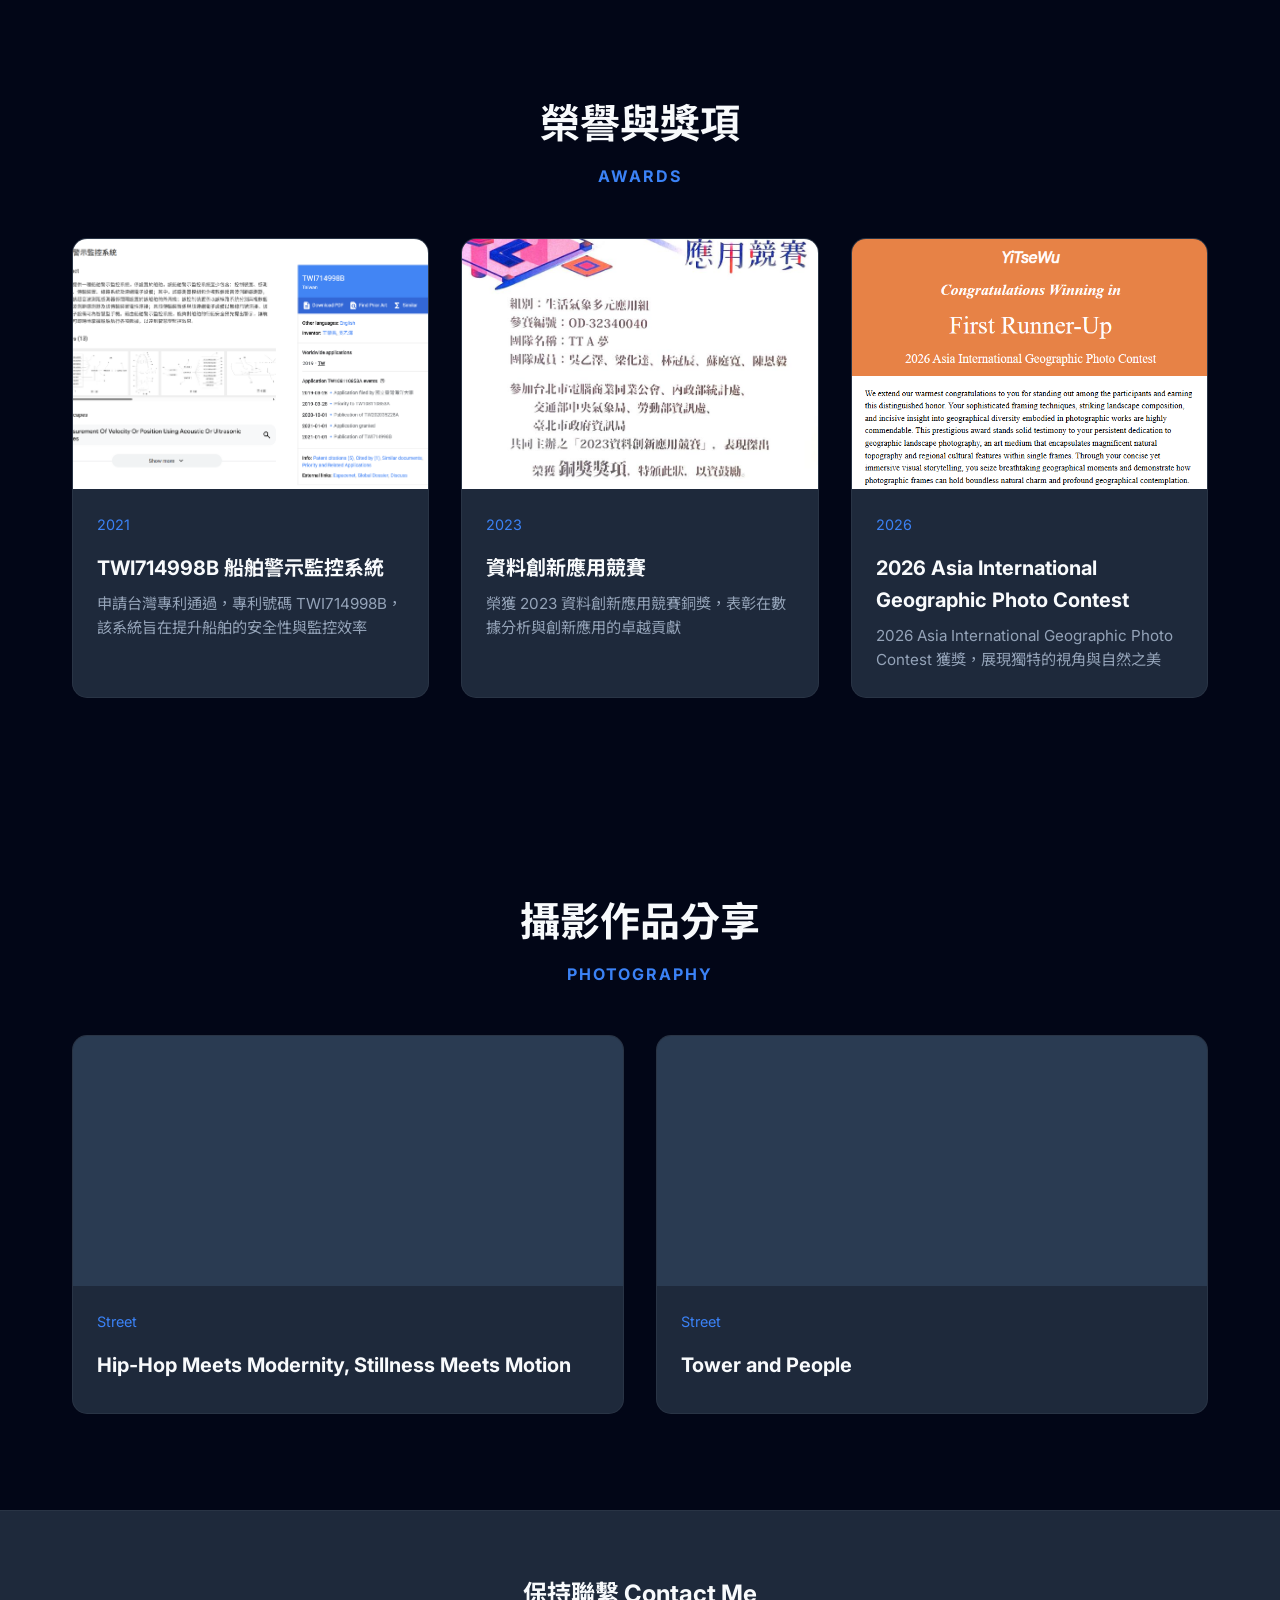
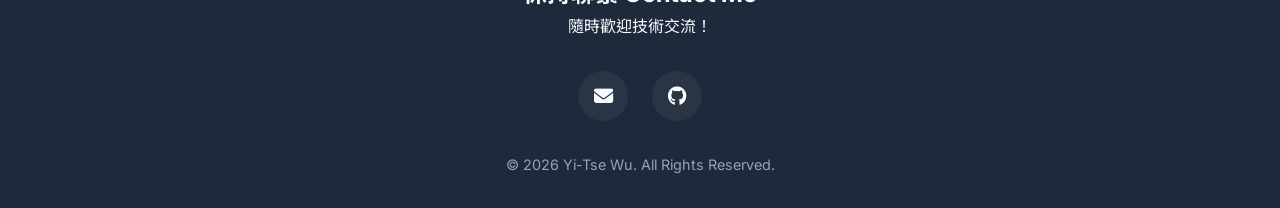
==== commit 49075e8d: "feat: use another style to display my personal website" ====
--- a/index.html
+++ b/index.html
@@ -1,160 +1,96 @@
-<!doctype html>
-<html lang="zh-Hant">
+<!DOCTYPE html>
+<html lang="zh-TW">
 <head>
-  <meta charset="utf-8">
-  <meta name="viewport" content="width=device-width, initial-scale=1">
-  <meta name="description" content="Yi-Tse Wu（Ether）的個人作品網站，收錄軟體工程、攝影競賽、資料創新競賽與專利成果。">
-  <meta name="theme-color" content="#0b1220">
-  <meta property="og:type" content="website">
-  <meta property="og:title" content="Yi-Tse Wu (Ether) — Portfolio">
-  <meta property="og:description" content="Software Engineer · Photographer · Inventor">
-  <meta property="og:image" content="assets/images/og-image.jpg">
-  <meta name="twitter:card" content="summary_large_image">
-  <title>Yi-Tse Wu (Ether) — Portfolio</title>
-  <link rel="icon" href="assets/images/profile.webp" type="image/webp">
-  <link rel="stylesheet" href="assets/css/styles.css">
-  <script defer src="assets/js/site-data.js"></script>
-  <script defer src="assets/js/app.js"></script>
+    <meta charset="UTF-8">
+    <meta name="viewport" content="width=device-width, initial-scale=1.0">
+    <meta name="description" content="Ether Wu (Yi-Tse Wu) 個人網站 - Data Innovator & Photographer">
+    <title>Ether Wu</title>
+    <link rel="stylesheet" href="assets/css/styles.css">
+    <link rel="preconnect" href="https://fonts.googleapis.com">
+    <link rel="preconnect" href="https://fonts.gstatic.com" crossorigin>
+    <link href="https://fonts.googleapis.com/css2?family=Inter:wght@300;400;600;800&family=Noto+Sans+TC:wght@300;400;700&display=swap" rel="stylesheet">
+    <link rel="stylesheet" href="https://cdnjs.cloudflare.com/ajax/libs/font-awesome/6.4.0/css/all.min.css">
 </head>
 <body>
-  <a class="skip-link" href="#main">跳到主要內容</a>
+    <nav id="navbar">
+        <div class="container nav-container">
+            <a href="#" class="logo">Ether<span>.Wu</span></a>
+            <ul class="nav-links">
+                <li><a href="#about">關於我</a></li>
+                <li><a href="#awards">榮譽獎項</a></li>
+                <li><a href="#gallery">攝影作品分享</a></li>
+                <li><a href="#contact">聯絡我</a></li>
+            </ul>
+            <div class="hamburger">
+                <i class="fas fa-bars"></i>
+            </div>
+        </div>
+    </nav>
 
-  <header class="site-header" data-header>
-    <div class="container nav-wrap">
-      <a class="brand" href="#home" aria-label="回到首頁">
-        <span class="brand-mark">EW</span>
-        <span class="brand-text">Ether Wu</span>
-      </a>
+    <header id="home" class="hero">
+        <div class="container hero-container">
+            <div class="hero-text fade-in">
+                <h2 class="subtitle">Hello, I'm</h2>
+                <h1 class="title">Yi-Tse Wu <span>(Ether)</span></h1>
+                <p class="role">Firmware Engineer / Photograph Lover</p>
+                <p class="description">結合韌體工程的理性與攝影藝術的感性，致力於發掘事物背後的隱藏價值，並用鏡頭記錄當下的感動</p>
+                <div class="hero-btns">
+                    <a href="#awards" class="btn btn-primary">了解更多</a>
+                    <a href="#gallery" class="btn btn-secondary">觀看作品</a>
+                </div>
+            </div>
+        </div>
+        <div class="scroll-down">
+            <a href="#about"><i class="fas fa-chevron-down"></i></a>
+        </div>
+    </header>
 
-      <button class="menu-button" type="button" aria-label="開啟導覽選單" aria-expanded="false" data-menu-button>
-        <span></span><span></span><span></span>
-      </button>
-
-      <nav class="site-nav" aria-label="主要導覽" data-nav>
-        <a href="#about">About</a>
-        <a href="#awards">Awards</a>
-        <a href="#patents">Patent</a>
-        <a href="#gallery">Gallery</a>
-        <a href="#contact">Contact</a>
-      </nav>
-
-      <button class="theme-button" type="button" aria-label="切換深色或淺色模式" data-theme-button>
-        <svg class="icon-sun" viewBox="0 0 24 24" aria-hidden="true"><circle cx="12" cy="12" r="4"/><path d="M12 2v2M12 20v2M4.93 4.93l1.42 1.42M17.66 17.66l1.41 1.41M2 12h2M20 12h2M4.93 19.07l1.42-1.41M17.66 6.34l1.41-1.41"/></svg>
-        <svg class="icon-moon" viewBox="0 0 24 24" aria-hidden="true"><path d="M21 12.79A9 9 0 1 1 11.21 3 7 7 0 0 0 21 12.79Z"/></svg>
-      </button>
-    </div>
-  </header>
-
-  <main id="main">
-    <section class="hero" id="home">
-      <div class="hero-orb hero-orb-one"></div>
-      <div class="hero-orb hero-orb-two"></div>
-      <div class="container hero-grid">
-        <div class="hero-copy reveal">
-          <p class="eyebrow">PORTFOLIO · TAIWAN</p>
-          <h1>Yi-Tse Wu <span>(Ether)</span></h1>
-          <p class="hero-role">Software Engineer · Photographer · Inventor</p>
-          <p class="hero-intro" data-hero-intro></p>
-          <div class="hero-actions">
-            <a class="button button-primary" href="#awards">查看成果</a>
-            <a class="button button-secondary" href="https://github.com/ether-yitsewu" target="_blank" rel="noopener noreferrer">GitHub <span aria-hidden="true">↗</span></a>
-          </div>
-          <div class="hero-metrics" data-metrics></div>
+    <section id="about" class="section about-section">
+        <div class="container">
+            <h2 class="section-title fade-in">關於我 <span>About Me</span></h2>
+            <div class="about-content fade-in">
+                <div class="about-text">
+                    <p>我是一名韌體工程師，熱愛攝影</p>
+                    <p>2021 年發表 <strong> 船舶警示監控系統 </strong> 專利</p>
+                    <p>2023 年於<strong> 資料創新應用競賽 </strong> 中獲得<strong> 銅獎</strong> </p>
+                    <p>2026 年在<strong> Asia International Geographic Photo Contest </strong> 中獲得 <strong>First-Runner Up</strong></p>
+                    <p>我相信每一項科技都有其獨特的价值，而每一張照片都是時間的切片。在技術與藝術的交匯處，我持續探索著世界的廣度與深度</p>
+                </div>
+            </div>
         </div>
-
-        <div class="hero-visual reveal">
-          <div class="portrait-shell">
-            <div class="portrait-ring"></div>
-            <img src="assets/images/profile.webp" alt="Yi-Tse Wu 的個人照片" width="555" height="555">
-            <div class="portrait-badge">
-              <span class="status-dot"></span>
-              Building reliable systems
-            </div>
-          </div>
-        </div>
-      </div>
-      <a class="scroll-cue" href="#about" aria-label="向下瀏覽">
-        <span>SCROLL</span>
-        <i></i>
-      </a>
     </section>
 
-    <section class="section" id="about">
-      <div class="container two-column">
-        <div class="section-heading reveal">
-          <p class="eyebrow">ABOUT</p>
-          <h2>工程思維，<br>跨域創作。</h2>
+    <section id="awards" class="section awards-section">
+        <div class="container">
+            <h2 class="section-title fade-in">榮譽與獎項 <span>Awards</span></h2>
+            <div class="awards-grid fade-in">
+                <!-- Data will be injected here by JS -->
+            </div>
         </div>
-        <div class="about-copy reveal">
-          <p data-about-primary></p>
-          <p data-about-secondary></p>
-          <div class="skill-list" data-skills></div>
-        </div>
-      </div>
     </section>
 
-    <section class="section section-tinted" id="awards">
-      <div class="container">
-        <div class="section-topline reveal">
-          <div>
-            <p class="eyebrow">AWARDS & RECOGNITION</p>
-            <h2>競賽成果</h2>
-          </div>
-          <p>攝影、人文觀察與資料應用，呈現工程之外的另一種解題方式。</p>
+    <section id="gallery" class="section gallery-section">
+        <div class="container">
+            <h2 class="section-title fade-in">攝影作品分享 <span>Photography</span></h2>
+            <div class="gallery-grid fade-in">
+                <!-- Data will be injected here by JS -->
+            </div>
         </div>
-        <div class="award-grid" data-awards></div>
-      </div>
     </section>
 
-    <section class="section" id="patents">
-      <div class="container">
-        <div class="section-topline reveal">
-          <div>
-            <p class="eyebrow">PATENT</p>
-            <h2>專利成果</h2>
-          </div>
-          <p>將感測、控制與即時警示整合成可落地的監控系統。</p>
+    <footer id="contact">
+        <div class="container footer-container">
+            <h2 class="fade-in">保持聯繫 <span>Contact Me</span></h2>
+            <p class="fade-in">隨時歡迎技術交流！</p>
+            <div class="social-links fade-in">
+                <a href="mailto:tailer954@gmail.com" class="social-icon" title="Email"><i class="fas fa-envelope"></i></a>
+                <a href="https://github.com/Ether-YiTseWu" target="_blank" class="social-icon" title="GitHub"><i class="fab fa-github"></i></a>
+            </div>
+            <p class="copyright">&copy; 2026 Yi-Tse Wu. All Rights Reserved.</p>
         </div>
-        <div class="patent-list" data-patents></div>
-      </div>
-    </section>
+    </footer>
 
-    <section class="section section-dark" id="gallery">
-      <div class="container">
-        <div class="section-topline reveal">
-          <div>
-            <p class="eyebrow">SELECTED WORK</p>
-            <h2>攝影作品</h2>
-          </div>
-          <p>在街道、城市與地景之間，記錄秩序、文化與偶然交會的瞬間。</p>
-        </div>
-        <div class="gallery-grid" data-gallery></div>
-      </div>
-    </section>
-
-    <section class="section contact-section" id="contact">
-      <div class="container contact-card reveal">
-        <div>
-          <p class="eyebrow">CONTACT</p>
-          <h2>持續創作，也持續解題。</h2>
-          <p>歡迎透過 GitHub 查看作品與後續更新。</p>
-        </div>
-        <a class="button button-light" href="https://github.com/ether-yitsewu" target="_blank" rel="noopener noreferrer">前往 GitHub <span aria-hidden="true">↗</span></a>
-      </div>
-    </section>
-  </main>
-
-  <footer class="site-footer">
-    <div class="container footer-wrap">
-      <p>© <span data-year></span> Yi-Tse Wu. All rights reserved.</p>
-      <p>Designed for GitHub Pages.</p>
-    </div>
-  </footer>
-
-  <dialog class="lightbox" data-lightbox>
-    <button type="button" class="lightbox-close" aria-label="關閉圖片" data-lightbox-close>×</button>
-    <img src="" alt="" data-lightbox-image>
-    <p data-lightbox-caption></p>
-  </dialog>
+    <script src="assets/js/site-data.js"></script>
+    <script src="assets/js/app.js"></script>
 </body>
-</html>
+</html>
--- a/assets/css/styles.css
+++ b/assets/css/styles.css
@@ -1,298 +1,481 @@
 :root {
-  --bg: #f5f7f8;
-  --surface: #ffffff;
-  --surface-2: #edf1f3;
-  --text: #111820;
-  --muted: #5e6873;
-  --line: rgba(17, 24, 32, 0.12);
-  --accent: #36b7ca;
-  --accent-strong: #168fa5;
-  --accent-soft: rgba(54, 183, 202, 0.14);
-  --dark: #0b1220;
-  --dark-2: #111c2f;
-  --shadow: 0 22px 65px rgba(28, 44, 57, 0.12);
-  --radius-lg: 32px;
-  --radius-md: 22px;
-  --radius-sm: 14px;
-  --container: 1180px;
-  --header-height: 76px;
-  color-scheme: light;
-}
-
-:root[data-theme="dark"] {
-  --bg: #0d141d;
-  --surface: #121c28;
-  --surface-2: #182431;
-  --text: #f3f6f8;
-  --muted: #aab6c1;
-  --line: rgba(239, 245, 248, 0.12);
-  --accent: #51c7d8;
-  --accent-strong: #7bd7e4;
-  --accent-soft: rgba(81, 199, 216, 0.15);
-  --shadow: 0 24px 70px rgba(0, 0, 0, 0.35);
-  color-scheme: dark;
-}
-
-* { box-sizing: border-box; }
-html { scroll-behavior: smooth; scroll-padding-top: calc(var(--header-height) + 18px); }
+    --primary-color: #0f172a;
+    --accent-color: #3b82f6;
+    --text-main: #f8fafc;
+    --text-muted: #94a3b8;
+    --bg-dark: #020617;
+    --bg-card: #1e293b;
+    --transition: all 0.3s cubic-bezier(0.4, 0, 0.2, 1);
+}
+
+* {
+    margin: 0;
+    padding: 0;
+    box-sizing: border-box;
+}
+
+html {
+    scroll-behavior: smooth;
+}
+
 body {
-  margin: 0;
-  background: var(--bg);
-  color: var(--text);
-  font-family: Inter, ui-sans-serif, -apple-system, BlinkMacSystemFont, "Segoe UI", "Noto Sans TC", "PingFang TC", sans-serif;
-  line-height: 1.75;
-  -webkit-font-smoothing: antialiased;
-  transition: background-color .25s ease, color .25s ease;
-}
-img { display: block; max-width: 100%; }
-a { color: inherit; text-decoration: none; }
-button { font: inherit; }
-::selection { background: var(--accent); color: #061016; }
-
-.skip-link {
-  position: fixed;
-  left: 16px;
-  top: -80px;
-  z-index: 999;
-  padding: 10px 16px;
-  border-radius: 10px;
-  background: var(--text);
-  color: var(--bg);
-  transition: top .2s ease;
-}
-.skip-link:focus { top: 16px; }
-
-.container { width: min(var(--container), calc(100% - 48px)); margin-inline: auto; }
-.section { padding: 120px 0; }
-.section-tinted { background: var(--surface-2); }
-.section-dark { background: var(--dark); color: #f5f8fa; }
-
-.site-header {
-  position: fixed;
-  inset: 0 0 auto;
-  z-index: 100;
-  height: var(--header-height);
-  border-bottom: 1px solid transparent;
-  transition: background-color .25s ease, border-color .25s ease, box-shadow .25s ease;
-}
-.site-header.is-scrolled {
-  background: color-mix(in srgb, var(--bg) 88%, transparent);
-  border-color: var(--line);
-  box-shadow: 0 8px 30px rgba(0,0,0,.05);
-  backdrop-filter: blur(18px);
-}
-.nav-wrap { height: 100%; display: flex; align-items: center; gap: 26px; }
-.brand { display: inline-flex; align-items: center; gap: 11px; font-weight: 750; letter-spacing: -.02em; }
-.brand-mark {
-  display: grid; place-items: center;
-  width: 38px; aspect-ratio: 1;
-  border-radius: 12px;
-  background: var(--text); color: var(--bg);
-  font-size: .82rem; letter-spacing: .06em;
-}
-.site-nav { margin-left: auto; display: flex; align-items: center; gap: 32px; }
-.site-nav a { position: relative; color: var(--muted); font-size: .91rem; font-weight: 650; }
-.site-nav a::after { content: ""; position: absolute; left: 0; right: 100%; bottom: -7px; height: 2px; background: var(--accent); transition: right .2s ease; }
-.site-nav a:hover, .site-nav a.is-active { color: var(--text); }
-.site-nav a:hover::after, .site-nav a.is-active::after { right: 0; }
-.theme-button, .menu-button {
-  border: 0; background: transparent; color: var(--text); cursor: pointer;
-}
-.theme-button {
-  display: grid; place-items: center; width: 42px; height: 42px;
-  border: 1px solid var(--line); border-radius: 50%;
-}
-.theme-button svg { width: 19px; height: 19px; fill: none; stroke: currentColor; stroke-width: 1.8; stroke-linecap: round; stroke-linejoin: round; }
-.icon-moon { display: none; }
-:root[data-theme="dark"] .icon-sun { display: none; }
-:root[data-theme="dark"] .icon-moon { display: block; }
-.menu-button { display: none; width: 42px; height: 42px; }
-.menu-button span { display: block; width: 22px; height: 2px; margin: 5px auto; background: currentColor; transition: transform .2s ease, opacity .2s ease; }
-
+    font-family: 'Inter', 'Noto Sans TC', sans-serif;
+    background-color: var(--bg-dark);
+    color: var(--text-main);
+    line-height: 1.6;
+    overflow-x: hidden;
+}
+
+.container {
+    max-width: 1200px;
+    margin: 0 auto;
+    padding: 0 2rem;
+}
+
+/* Navbar */
+#navbar {
+    position: fixed;
+    top: 0;
+    width: 100%;
+    background: rgba(2, 6, 23, 0.85);
+    backdrop-filter: blur(10px);
+    z-index: 1000;
+    transition: var(--transition);
+    padding: 1.5rem 0;
+    border-bottom: 1px solid transparent;
+}
+
+#navbar.scrolled {
+    padding: 1rem 0;
+    background: rgba(2, 6, 23, 0.95);
+    border-bottom: 1px solid rgba(255,255,255,0.1);
+}
+
+.nav-container {
+    display: flex;
+    justify-content: space-between;
+    align-items: center;
+}
+
+.logo {
+    font-size: 1.5rem;
+    font-weight: 800;
+    text-decoration: none;
+    color: var(--text-main);
+    letter-spacing: 1px;
+}
+
+.logo span {
+    color: var(--accent-color);
+}
+
+.nav-links {
+    list-style: none;
+    display: flex;
+    gap: 2rem;
+}
+
+.nav-links a {
+    text-decoration: none;
+    color: var(--text-main);
+    font-weight: 600;
+    font-size: 0.95rem;
+    transition: var(--transition);
+    position: relative;
+}
+
+.nav-links a::after {
+    content: '';
+    position: absolute;
+    width: 0;
+    height: 2px;
+    bottom: -5px;
+    left: 0;
+    background-color: var(--accent-color);
+    transition: var(--transition);
+}
+
+.nav-links a:hover::after {
+    width: 100%;
+}
+
+.hamburger {
+    display: none;
+    cursor: pointer;
+    font-size: 1.5rem;
+}
+
+/* Hero Section */
 .hero {
-  position: relative;
-  min-height: 100svh;
-  display: grid;
-  align-items: center;
-  overflow: hidden;
-  padding: calc(var(--header-height) + 60px) 0 86px;
-  background:
-    linear-gradient(var(--line) 1px, transparent 1px),
-    linear-gradient(90deg, var(--line) 1px, transparent 1px);
-  background-size: 72px 72px;
-  mask-image: linear-gradient(to bottom, #000 0%, #000 70%, transparent 100%);
-}
-.hero::before {
-  content: ""; position: absolute; inset: 0;
-  background: radial-gradient(circle at 72% 40%, var(--accent-soft), transparent 34%), linear-gradient(110deg, var(--bg) 30%, transparent 70%);
-  pointer-events: none;
-}
-.hero-grid { position: relative; display: grid; grid-template-columns: 1.08fr .92fr; align-items: center; gap: 86px; }
-.eyebrow { margin: 0 0 14px; color: var(--accent-strong); font-size: .76rem; font-weight: 800; letter-spacing: .16em; }
-.hero h1 { margin: 0; max-width: 760px; font-size: clamp(3.3rem, 7vw, 6.9rem); line-height: .95; letter-spacing: -.065em; }
-.hero h1 span { display: block; margin-top: 12px; color: var(--muted); font-size: .44em; font-weight: 540; letter-spacing: -.035em; }
-.hero-role { margin: 34px 0 8px; color: var(--text); font-size: clamp(1.12rem, 2vw, 1.45rem); font-weight: 650; }
-.hero-intro { max-width: 610px; margin: 0; color: var(--muted); font-size: 1.04rem; }
-.hero-actions { display: flex; flex-wrap: wrap; gap: 12px; margin-top: 34px; }
-.button {
-  display: inline-flex; align-items: center; justify-content: center; gap: 9px;
-  min-height: 50px; padding: 0 22px; border: 1px solid transparent; border-radius: 999px;
-  font-weight: 760; font-size: .92rem; transition: transform .2s ease, background-color .2s ease, border-color .2s ease;
-}
-.button:hover { transform: translateY(-2px); }
-.button-primary { background: var(--text); color: var(--bg); }
-.button-secondary { border-color: var(--line); background: color-mix(in srgb, var(--surface) 60%, transparent); }
-.button-light { background: #fff; color: #101827; }
-.hero-metrics { display: flex; gap: 34px; margin-top: 52px; padding-top: 28px; border-top: 1px solid var(--line); }
-.metric { display: grid; }
-.metric strong { font-size: 1.55rem; line-height: 1; letter-spacing: -.04em; }
-.metric span { margin-top: 7px; color: var(--muted); font-size: .72rem; font-weight: 650; letter-spacing: .055em; text-transform: uppercase; }
-.hero-visual { display: grid; place-items: center; }
-.portrait-shell { position: relative; width: min(440px, 82vw); }
-.portrait-shell img { position: relative; z-index: 2; width: 100%; aspect-ratio: 1; object-fit: cover; border-radius: 42% 58% 51% 49% / 47% 42% 58% 53%; box-shadow: var(--shadow); }
-.portrait-ring { position: absolute; z-index: 1; inset: -24px; border: 1px solid var(--accent); border-radius: 50%; opacity: .45; }
-.portrait-ring::after { content: ""; position: absolute; width: 18px; aspect-ratio: 1; top: 18%; right: -8px; border-radius: 50%; background: var(--accent); box-shadow: 0 0 0 8px var(--accent-soft); }
-.portrait-badge {
-  position: absolute; z-index: 4; right: -18px; bottom: 28px;
-  display: flex; align-items: center; gap: 9px; padding: 12px 16px;
-  background: color-mix(in srgb, var(--surface) 87%, transparent); border: 1px solid var(--line); border-radius: 999px;
-  color: var(--text); box-shadow: var(--shadow); backdrop-filter: blur(14px); font-size: .77rem; font-weight: 700;
-}
-.status-dot { width: 8px; aspect-ratio: 1; border-radius: 50%; background: #32c47c; box-shadow: 0 0 0 5px rgba(50,196,124,.14); }
-.hero-orb { position: absolute; border-radius: 50%; filter: blur(1px); pointer-events: none; }
-.hero-orb-one { width: 160px; height: 160px; left: -80px; top: 22%; border: 1px solid var(--accent); opacity: .25; }
-.hero-orb-two { width: 54px; height: 54px; right: 4%; bottom: 12%; background: var(--accent-soft); }
-.scroll-cue { position: absolute; left: 50%; bottom: 24px; display: grid; justify-items: center; gap: 8px; color: var(--muted); font-size: .58rem; font-weight: 800; letter-spacing: .2em; transform: translateX(-50%); }
-.scroll-cue i { width: 1px; height: 34px; background: linear-gradient(var(--accent), transparent); animation: scrollPulse 1.8s infinite; }
-
-.two-column { display: grid; grid-template-columns: .72fr 1.28fr; gap: 10vw; }
-.section-heading h2, .section-topline h2, .contact-card h2 { margin: 0; font-size: clamp(2.4rem, 5vw, 4.6rem); line-height: 1.08; letter-spacing: -.055em; }
-.about-copy { max-width: 720px; }
-.about-copy > p { margin: 0 0 20px; color: var(--muted); font-size: 1.08rem; }
-.about-copy > p:first-child { color: var(--text); font-size: clamp(1.22rem, 2vw, 1.55rem); line-height: 1.72; }
-.skill-list { display: flex; flex-wrap: wrap; gap: 10px; margin-top: 36px; }
-.skill-list span, .tag-row span { padding: 7px 12px; border: 1px solid var(--line); border-radius: 999px; color: var(--muted); font-size: .75rem; font-weight: 700; }
-.section-topline { display: flex; align-items: end; justify-content: space-between; gap: 40px; margin-bottom: 48px; }
-.section-topline > p { max-width: 490px; margin: 0 0 8px; color: var(--muted); }
-.section-dark .section-topline > p { color: #9eabb9; }
-
-.award-grid { display: grid; grid-template-columns: repeat(2, minmax(0,1fr)); gap: 24px; }
-.award-card { overflow: hidden; display: grid; grid-template-rows: 320px 1fr; background: var(--surface); border: 1px solid var(--line); border-radius: var(--radius-lg); box-shadow: 0 10px 38px rgba(0,0,0,.05); }
-.award-image { position: relative; width: 100%; height: 100%; overflow: hidden; background: #e7eaec; }
-.award-image img { width: 100%; height: 100%; object-fit: cover; object-position: center 16%; transition: transform .45s ease; }
-.award-card:nth-child(2) .award-image img { object-position: center 24%; }
-.award-image:hover img { transform: scale(1.025); }
-.image-button { padding: 0; border: 0; cursor: zoom-in; color: inherit; }
-.image-hint { position: absolute; right: 16px; bottom: 16px; padding: 8px 12px; border-radius: 999px; background: rgba(9,16,25,.76); color: white; font-size: .68rem; font-weight: 700; letter-spacing: .04em; backdrop-filter: blur(10px); }
-.award-body { padding: 30px; }
-.award-meta { display: flex; justify-content: space-between; gap: 14px; color: var(--muted); font-size: .75rem; font-weight: 760; letter-spacing: .08em; text-transform: uppercase; }
-.award-body h3 { margin: 20px 0 10px; font-size: clamp(1.35rem, 2vw, 1.85rem); line-height: 1.3; letter-spacing: -.03em; }
-.award-result { margin: 0; color: var(--accent-strong); font-size: 1.22rem; font-weight: 820; }
-.award-subresult { margin: 1px 0 16px; color: var(--text); font-weight: 650; }
-.award-body > p:not(.award-result):not(.award-subresult) { color: var(--muted); }
-.tag-row { display: flex; flex-wrap: wrap; gap: 8px; margin-top: 22px; }
-
-.patent-list { display: grid; gap: 18px; }
-.patent-card { position: relative; display: grid; grid-template-columns: 190px 1fr auto; gap: 34px; align-items: start; padding: 36px; border: 1px solid var(--line); border-radius: var(--radius-lg); background: var(--surface); }
-.patent-number { display: grid; gap: 7px; }
-.patent-number span { color: var(--muted); font-size: .72rem; font-weight: 700; text-transform: uppercase; letter-spacing: .1em; }
-.patent-number strong { font-size: 1.17rem; letter-spacing: -.02em; }
-.patent-title-row { display: flex; align-items: center; gap: 14px; }
-.patent-main h3 { margin: 0; font-size: 1.7rem; letter-spacing: -.035em; }
-.patent-main > p { max-width: 760px; color: var(--muted); }
-.status-pill { padding: 5px 10px; border-radius: 999px; background: var(--accent-soft); color: var(--accent-strong); font-size: .7rem; font-weight: 780; text-transform: uppercase; letter-spacing: .06em; }
-.patent-details { display: grid; grid-template-columns: repeat(4,minmax(0,1fr)); gap: 16px; margin: 26px 0 0; padding-top: 22px; border-top: 1px solid var(--line); }
-.patent-details div { min-width: 0; }
-.patent-details dt { color: var(--muted); font-size: .7rem; font-weight: 730; }
-.patent-details dd { margin: 4px 0 0; font-size: .86rem; font-weight: 650; }
-.patent-link { display: inline-flex; gap: 12px; align-items: center; padding: 11px 14px; border: 1px solid var(--line); border-radius: 999px; font-size: .78rem; font-weight: 730; white-space: nowrap; }
-.patent-link:hover { border-color: var(--accent); }
-
-.gallery-grid { display: grid; grid-template-columns: 1fr; }
-.gallery-item { margin: 0; }
-.gallery-item .image-button { display: block; width: 100%; overflow: hidden; border-radius: var(--radius-lg); background: var(--dark-2); }
-.gallery-item img { width: 100%; aspect-ratio: 16/9; object-fit: cover; transition: transform .55s ease, filter .55s ease; }
-.gallery-item .image-button:hover img { transform: scale(1.018); filter: saturate(1.08); }
-.gallery-item figcaption { display: flex; justify-content: space-between; gap: 20px; padding-top: 18px; }
-.gallery-item figcaption div { display: grid; gap: 2px; }
-.gallery-item strong { font-size: 1.15rem; }
-.gallery-item span, .gallery-item time { color: #9eabb9; font-size: .82rem; }
-
-.contact-section { padding-top: 92px; }
-.contact-card { display: flex; align-items: center; justify-content: space-between; gap: 36px; padding: 62px; border-radius: var(--radius-lg); background: linear-gradient(120deg, #14253a, #0b1220 64%); color: #fff; box-shadow: var(--shadow); }
-.contact-card p:not(.eyebrow) { margin: 14px 0 0; color: #adbac8; }
-.site-footer { padding: 28px 0 34px; }
-.footer-wrap { display: flex; justify-content: space-between; gap: 20px; color: var(--muted); font-size: .76rem; }
-.footer-wrap p { margin: 0; }
-
-.lightbox { width: min(1100px, calc(100% - 32px)); max-height: calc(100svh - 32px); padding: 0; border: 0; border-radius: 20px; background: #0b0f14; color: white; overflow: hidden; box-shadow: 0 30px 100px rgba(0,0,0,.55); }
-.lightbox::backdrop { background: rgba(2,7,12,.78); backdrop-filter: blur(8px); }
-.lightbox img { width: 100%; max-height: calc(100svh - 100px); object-fit: contain; }
-.lightbox p { margin: 0; padding: 14px 20px 18px; color: #b8c2cc; font-size: .82rem; }
-.lightbox-close { position: absolute; z-index: 2; top: 12px; right: 12px; display: grid; place-items: center; width: 42px; height: 42px; border: 0; border-radius: 50%; background: rgba(0,0,0,.65); color: #fff; font-size: 1.7rem; cursor: pointer; }
-
-.reveal { opacity: 0; transform: translateY(24px); transition: opacity .65s ease var(--delay,0ms), transform .65s ease var(--delay,0ms); }
-.reveal.is-visible { opacity: 1; transform: translateY(0); }
-@keyframes scrollPulse { 0%,100% { transform: scaleY(.55); transform-origin: top; opacity: .5; } 50% { transform: scaleY(1); opacity: 1; } }
-
-@media (max-width: 980px) {
-  .hero-grid { grid-template-columns: 1fr; gap: 64px; }
-  .hero-copy { text-align: center; }
-  .hero-intro { margin-inline: auto; }
-  .hero-actions, .hero-metrics { justify-content: center; }
-  .hero-visual { order: -1; }
-  .portrait-shell { width: min(330px, 72vw); }
-  .portrait-badge { right: -10px; }
-  .two-column { grid-template-columns: 1fr; gap: 46px; }
-  .section-topline { align-items: start; flex-direction: column; }
-  .patent-card { grid-template-columns: 1fr; }
-  .patent-link { justify-self: start; }
-  .patent-details { grid-template-columns: repeat(2,minmax(0,1fr)); }
-}
-
-@media (max-width: 760px) {
-  :root { --header-height: 68px; }
-  .container { width: min(100% - 32px, var(--container)); }
-  .section { padding: 86px 0; }
-  .brand-text { display: none; }
-  .menu-button { display: block; margin-left: auto; }
-  .site-nav {
-    position: fixed; left: 16px; right: 16px; top: calc(var(--header-height) + 8px);
-    display: grid; gap: 0; padding: 10px; border: 1px solid var(--line); border-radius: 20px;
-    background: var(--surface); box-shadow: var(--shadow); transform: translateY(-18px); opacity: 0; visibility: hidden;
-    transition: transform .2s ease, opacity .2s ease, visibility .2s ease;
-  }
-  .site-nav.is-open { transform: translateY(0); opacity: 1; visibility: visible; }
-  .site-nav a { padding: 13px 14px; border-radius: 12px; }
-  .site-nav a:hover { background: var(--surface-2); }
-  .site-nav a::after { display: none; }
-  .theme-button { width: 38px; height: 38px; }
-  .hero { min-height: auto; padding-top: calc(var(--header-height) + 48px); mask-image: none; }
-  .hero h1 { font-size: clamp(3.2rem, 16vw, 5rem); }
-  .hero-role { font-size: 1rem; }
-  .hero-metrics { gap: 18px; }
-  .metric { flex: 1; }
-  .metric strong { font-size: 1.3rem; }
-  .metric span { font-size: .58rem; }
-  .scroll-cue { display: none; }
-  .award-grid { grid-template-columns: 1fr; }
-  .award-card { grid-template-rows: 260px 1fr; }
-  .award-body { padding: 24px; }
-  .patent-card { padding: 26px; }
-  .patent-title-row { align-items: flex-start; flex-direction: column; gap: 8px; }
-  .patent-details { grid-template-columns: 1fr 1fr; }
-  .contact-card { align-items: flex-start; flex-direction: column; padding: 38px 26px; }
-  .footer-wrap { flex-direction: column; gap: 4px; }
-}
-
-@media (max-width: 480px) {
-  .hero-metrics { display: grid; grid-template-columns: repeat(3,1fr); }
-  .portrait-badge { right: 50%; bottom: -18px; transform: translateX(50%); white-space: nowrap; }
-  .patent-details { grid-template-columns: 1fr; }
-  .gallery-item figcaption { flex-direction: column; gap: 6px; }
-}
-
-@media (prefers-reduced-motion: reduce) {
-  *, *::before, *::after { scroll-behavior: auto !important; animation-duration: .01ms !important; animation-iteration-count: 1 !important; transition-duration: .01ms !important; }
-  .reveal { opacity: 1; transform: none; }
-}
+    height: 100vh;
+    display: flex;
+    align-items: center;
+    position: relative;
+    background: radial-gradient(circle at center, #1e293b 0%, #020617 100%);
+}
+
+.hero-container {
+    position: relative;
+    z-index: 2;
+}
+
+.subtitle {
+    font-size: 1.5rem;
+    color: var(--accent-color);
+    margin-bottom: 0.5rem;
+    font-weight: 600;
+}
+
+.title {
+    font-size: 4rem;
+    font-weight: 800;
+    line-height: 1.2;
+    margin-bottom: 1rem;
+}
+
+.title span {
+    color: var(--text-muted);
+    font-weight: 300;
+}
+
+.role {
+    font-size: 1.8rem;
+    font-weight: 300;
+    margin-bottom: 1.5rem;
+    color: var(--text-muted);
+}
+
+.description {
+    max-width: 600px;
+    font-size: 1.1rem;
+    color: var(--text-muted);
+    margin-bottom: 2.5rem;
+}
+
+.hero-btns {
+    display: flex;
+    gap: 1rem;
+}
+
+.btn {
+    padding: 0.8rem 2rem;
+    border-radius: 50px;
+    text-decoration: none;
+    font-weight: 600;
+    transition: var(--transition);
+    cursor: pointer;
+}
+
+.btn-primary {
+    background-color: var(--accent-color);
+    color: #fff;
+    border: 2px solid var(--accent-color);
+}
+
+.btn-primary:hover {
+    background-color: transparent;
+    color: var(--accent-color);
+}
+
+.btn-secondary {
+    background-color: transparent;
+    color: var(--text-main);
+    border: 2px solid var(--text-main);
+}
+
+.btn-secondary:hover {
+    background-color: var(--text-main);
+    color: var(--bg-dark);
+}
+
+.scroll-down {
+    position: absolute;
+    bottom: 2rem;
+    left: 50%;
+    transform: translateX(-50%);
+    animation: bounce 2s infinite;
+}
+
+.scroll-down a {
+    color: var(--text-muted);
+    font-size: 2rem;
+    transition: var(--transition);
+}
+
+.scroll-down a:hover {
+    color: var(--accent-color);
+}
+
+@keyframes bounce {
+    0%, 20%, 50%, 80%, 100% { transform: translateY(0); }
+    40% { transform: translateY(-20px); }
+    60% { transform: translateY(-10px); }
+}
+
+/* Sections General */
+.section {
+    padding: 6rem 0;
+}
+
+.section-title {
+    font-size: 2.5rem;
+    margin-bottom: 3rem;
+    text-align: center;
+    position: relative;
+}
+
+.section-title span {
+    display: block;
+    font-size: 1rem;
+    color: var(--accent-color);
+    text-transform: uppercase;
+    letter-spacing: 2px;
+    margin-top: 0.5rem;
+}
+
+/* About Section */
+.about-content {
+    background: var(--bg-card);
+    padding: 3rem;
+    border-radius: 20px;
+    box-shadow: 0 10px 30px rgba(0,0,0,0.5);
+    border: 1px solid rgba(255,255,255,0.05);
+}
+
+.about-text p {
+    margin-bottom: 1.5rem;
+    font-size: 1.1rem;
+    color: var(--text-muted);
+}
+
+.about-text strong {
+    color: var(--text-main);
+}
+
+/* Grid Layouts */
+.awards-grid, .gallery-grid {
+    display: grid;
+    grid-template-columns: repeat(auto-fit, minmax(300px, 1fr));
+    gap: 2rem;
+}
+
+.card {
+    background: var(--bg-card);
+    border-radius: 15px;
+    overflow: hidden;
+    transition: var(--transition);
+    border: 1px solid rgba(255,255,255,0.05);
+    cursor: pointer;
+}
+
+.card:hover {
+    transform: translateY(-10px);
+    box-shadow: 0 15px 30px rgba(0,0,0,0.6);
+    border-color: var(--accent-color);
+}
+
+.card-img {
+    width: 100%;
+    height: 250px;
+    object-fit: cover;
+    background-color: #2a3b52;
+}
+
+.card-content {
+    padding: 1.5rem;
+}
+
+.card-title {
+    font-size: 1.25rem;
+    margin-bottom: 0.5rem;
+}
+
+.card-date {
+    font-size: 0.9rem;
+    color: var(--accent-color);
+    margin-bottom: 1rem;
+    display: block;
+}
+
+/* Footer */
+footer {
+    background: var(--bg-card);
+    padding: 4rem 0 2rem;
+    text-align: center;
+    border-top: 1px solid rgba(255,255,255,0.05);
+}
+
+.social-links {
+    display: flex;
+    justify-content: center;
+    gap: 1.5rem;
+    margin: 2rem 0;
+}
+
+.social-icon {
+    display: inline-flex;
+    align-items: center;
+    justify-content: center;
+    width: 50px;
+    height: 50px;
+    border-radius: 50%;
+    background: rgba(255,255,255,0.05);
+    color: var(--text-main);
+    font-size: 1.2rem;
+    text-decoration: none;
+    transition: var(--transition);
+}
+
+.social-icon:hover {
+    background: var(--accent-color);
+    transform: translateY(-5px);
+}
+
+.copyright {
+    color: var(--text-muted);
+    font-size: 0.9rem;
+}
+
+/* Animations */
+.fade-in {
+    opacity: 0;
+    transform: translateY(30px);
+    transition: opacity 0.8s ease-out, transform 0.8s ease-out;
+}
+
+.fade-in.visible {
+    opacity: 1;
+    transform: translateY(0);
+}
+
+/* Responsive */
+@media (max-width: 768px) {
+    .title { font-size: 2.5rem; }
+    .role { font-size: 1.2rem; }
+    .nav-links { display: none; }
+    .hamburger { display: block; }
+}
+
+/* ==========================================
+   燈箱放大特效 (Premium Lightbox Modal)
+   ========================================== */
+
+/* 燈箱背景：毛玻璃 + 漸深效果 */
+.lightbox-modal {
+    position: fixed;
+    top: 0;
+    left: 0;
+    width: 100%;
+    height: 100%;
+    background-color: rgba(2, 6, 23, 0.85); /* 深色半透明 */
+    backdrop-filter: blur(12px);            /* 現代毛玻璃特效 */
+    -webkit-backdrop-filter: blur(12px);
+    display: flex;
+    justify-content: center;
+    align-items: center;
+    z-index: 2000;
+    opacity: 0;
+    pointer-events: none;
+    transition: opacity 0.4s cubic-bezier(0.4, 0, 0.2, 1);
+}
+
+/* 燈箱啟用狀態 */
+.lightbox-modal.active {
+    opacity: 1;
+    pointer-events: auto;
+}
+
+/* 燈箱主體：回彈式的流暢放大動畫 */
+.lightbox-content {
+    max-width: 90%;
+    max-height: 85%;
+    display: flex;
+    flex-direction: column;
+    align-items: center;
+    position: relative;
+    transform: scale(0.85) translateY(20px);
+    transition: transform 0.45s cubic-bezier(0.34, 1.56, 0.64, 1); /* 彈性放大曲線 */
+}
+
+.lightbox-modal.active .lightbox-content {
+    transform: scale(1) translateY(0);
+}
+
+/* 放大後的圖片樣式 */
+.lightbox-img {
+    max-width: 100%;
+    max-height: 65vh;
+    border-radius: 16px;
+    box-shadow: 0 25px 50px -12px rgba(0, 0, 0, 0.7);
+    border: 1px solid rgba(255, 255, 255, 0.1);
+    object-fit: contain;
+}
+
+/* 圖片下方的文字資訊：延遲浮現效果 */
+.lightbox-info {
+    margin-top: 1.5rem;
+    text-align: center;
+    color: #fff;
+    max-width: 600px;
+    opacity: 0;
+    transform: translateY(15px);
+    transition: opacity 0.4s ease 0.15s, transform 0.4s ease 0.15s; /* 稍微延遲浮現，增加層次感 */
+}
+
+.lightbox-modal.active .lightbox-info {
+    opacity: 1;
+    transform: translateY(0);
+}
+
+/* 文字細節樣式 */
+.lightbox-title {
+    font-size: 1.8rem;
+    font-weight: 700;
+    margin-bottom: 0.5rem;
+}
+
+.lightbox-meta {
+    font-size: 0.95rem;
+    color: var(--accent-color);
+    margin-bottom: 0.5rem;
+    font-weight: 600;
+    text-transform: uppercase;
+    letter-spacing: 1px;
+    display: block;
+}
+
+.lightbox-desc {
+    color: var(--text-muted);
+    font-size: 1rem;
+    line-height: 1.6;
+}
+
+/* 關閉按鈕 */
+.lightbox-close {
+    position: absolute;
+    top: -45px;
+    right: 0;
+    background: none;
+    border: none;
+    color: #fff;
+    font-size: 2rem;
+    cursor: pointer;
+    transition: var(--transition);
+}
+
+.lightbox-close:hover {
+    color: var(--accent-color);
+    transform: rotate(90deg);
+}
+
+/* 開啟燈箱時禁止背景滾動 */
+body.lightbox-open {
+    overflow: hidden;
+}
+
+/* 手機版適應性微調 */
+@media (max-width: 768px) {
+    .lightbox-title { font-size: 1.4rem; }
+    .lightbox-desc { font-size: 0.9rem; }
+    .lightbox-close { right: 10px; }
+}
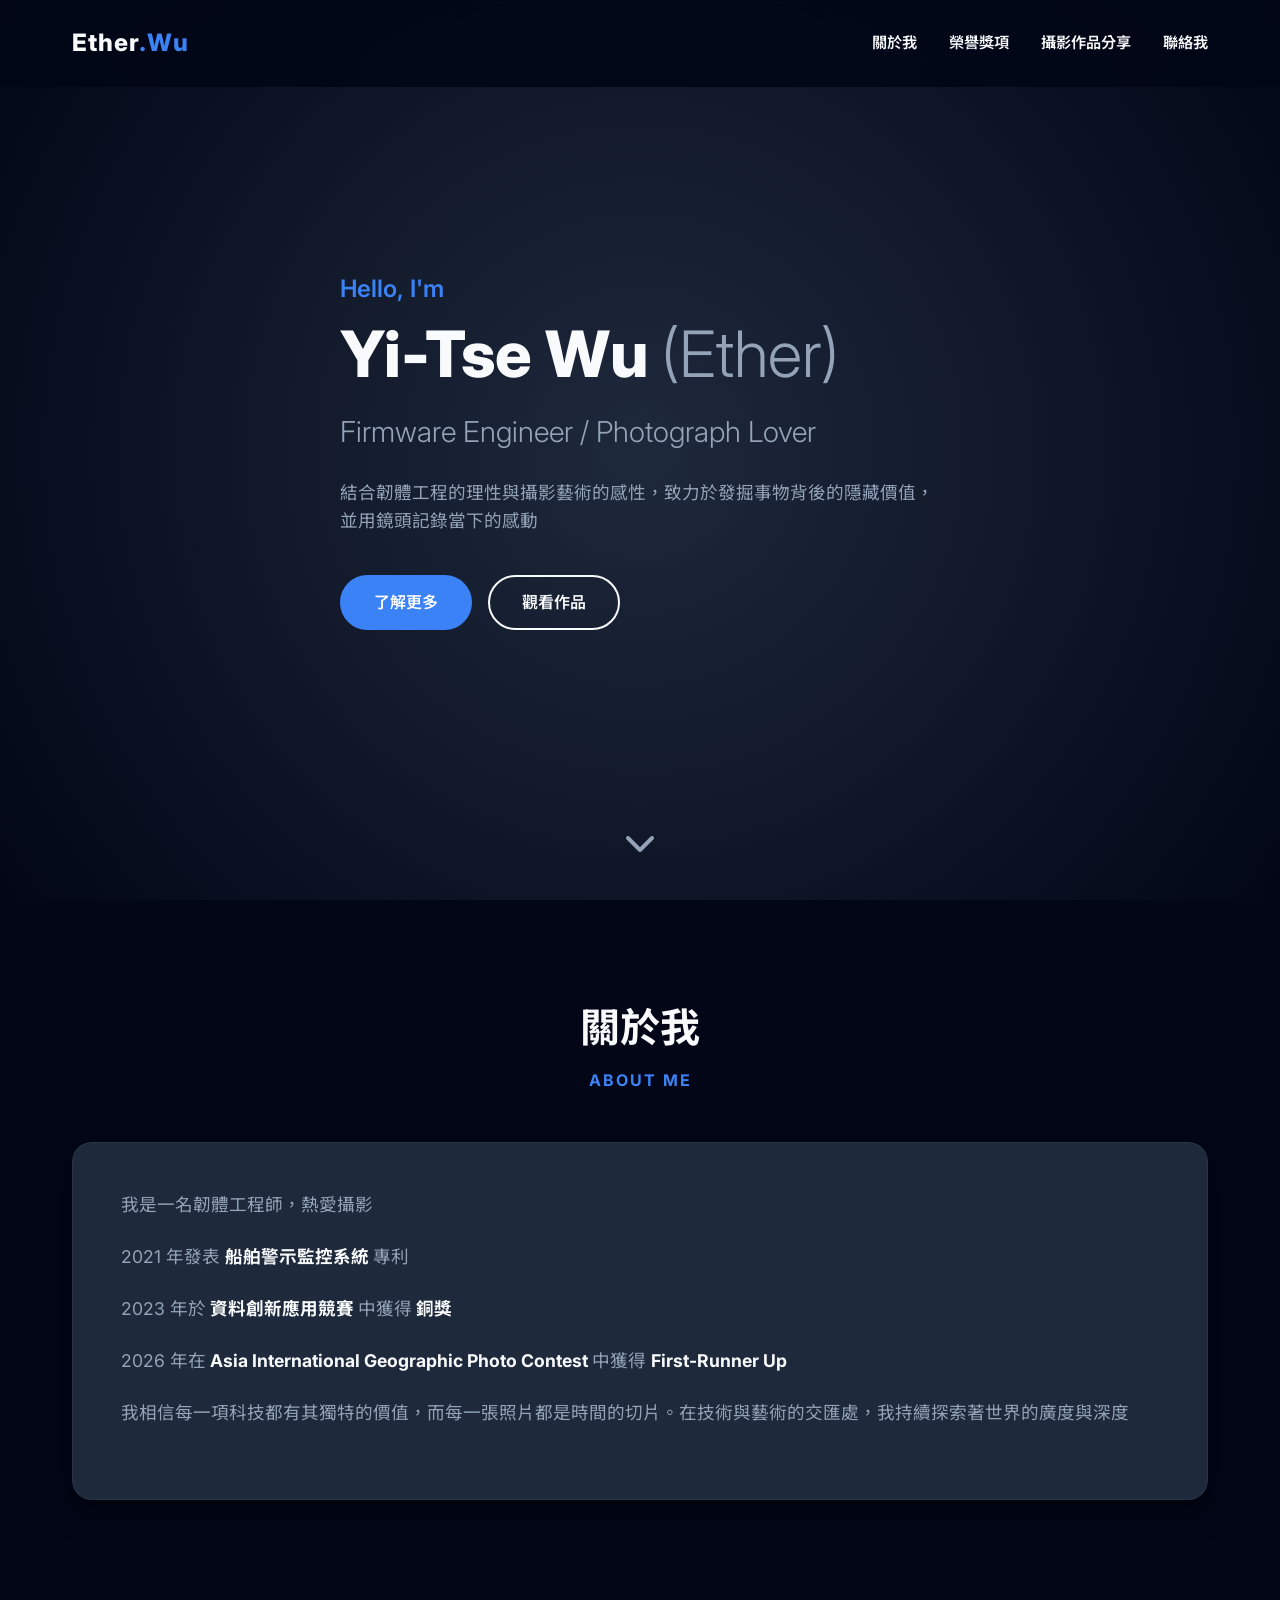
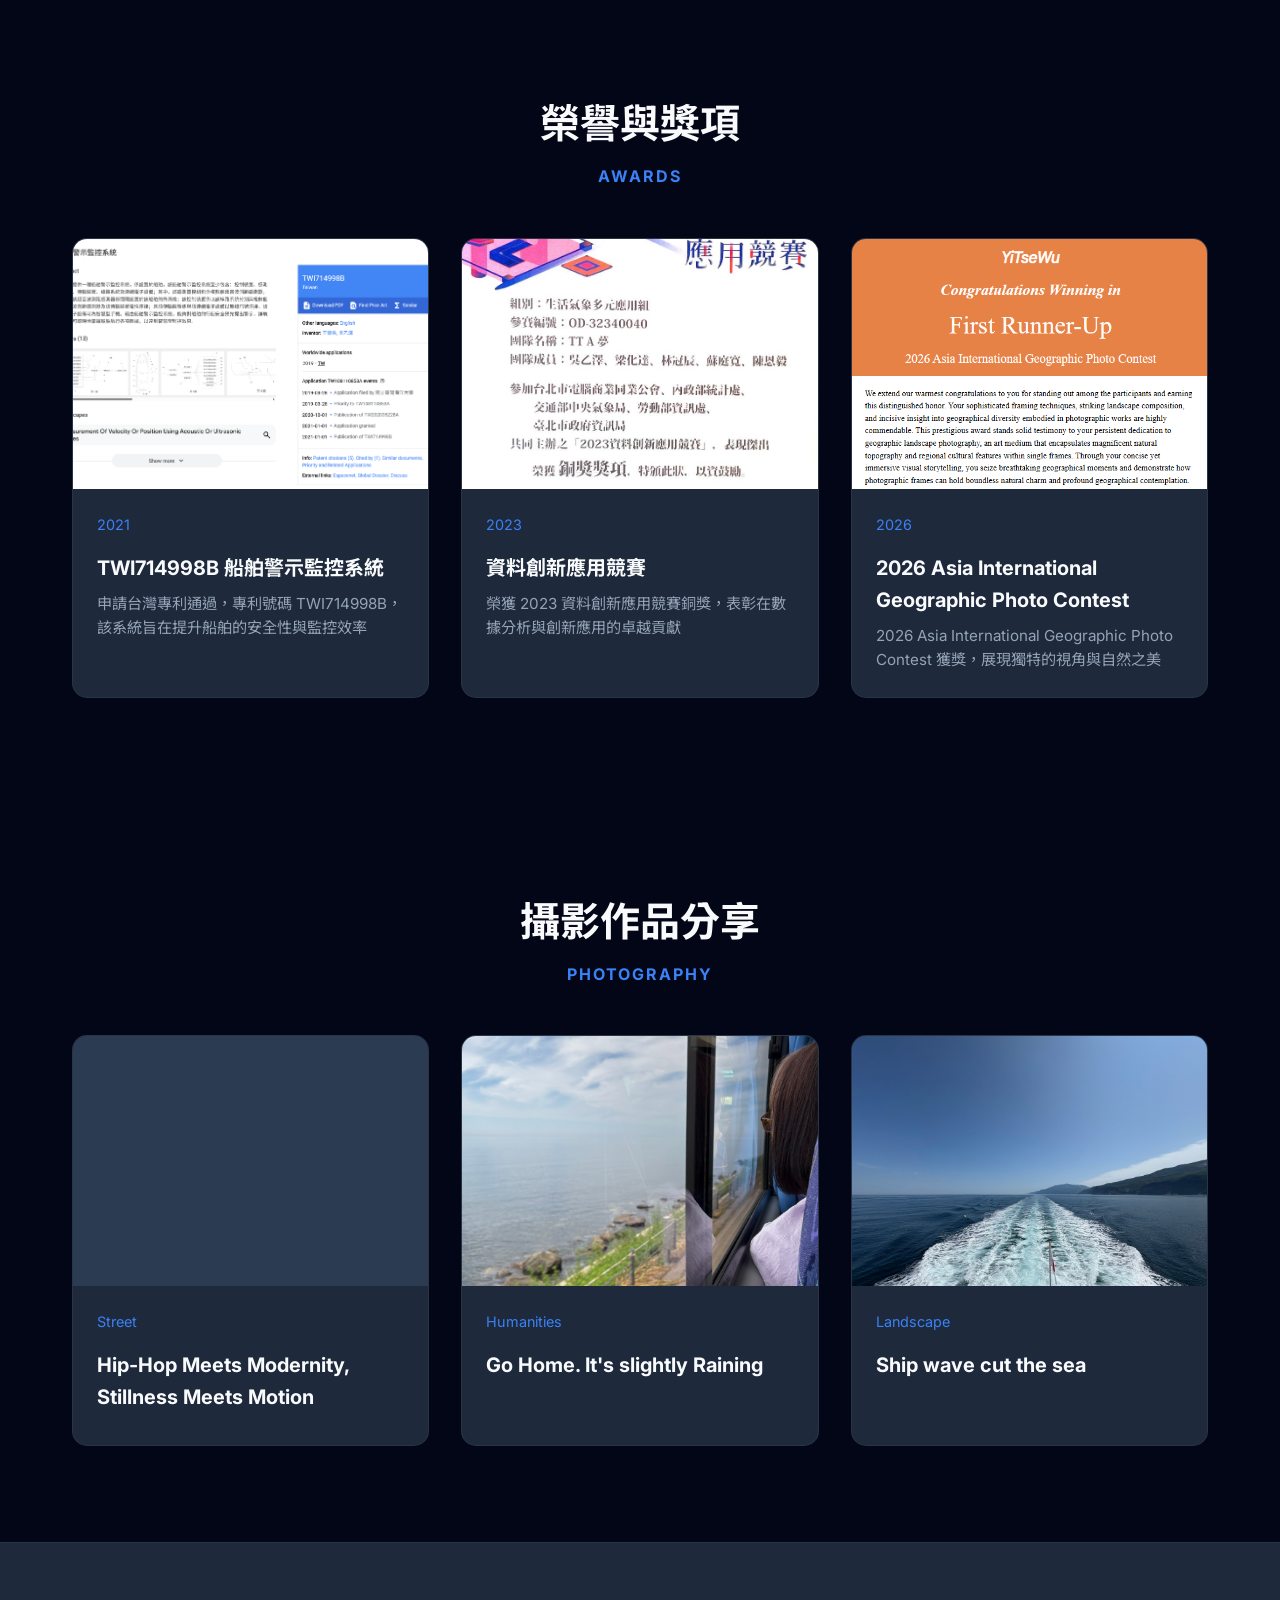
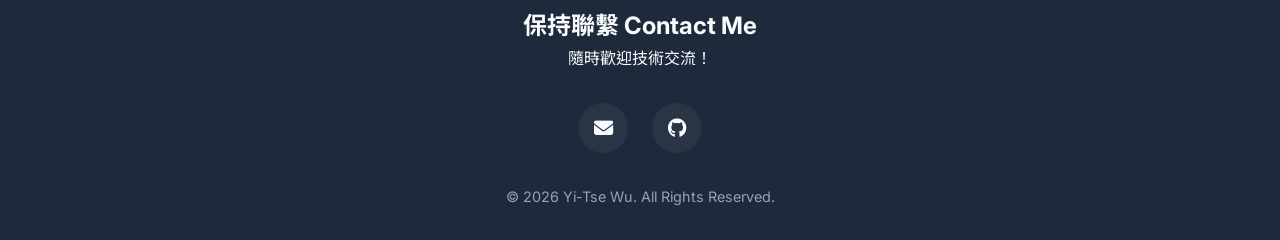
==== commit 1fe42aaa: "feat: replace tsutenkaku-tower.jpg with sea.jpg" ====
--- a/index.html
+++ b/index.html
@@ -54,7 +54,7 @@
                     <p>2021 年發表 <strong> 船舶警示監控系統 </strong> 專利</p>
                     <p>2023 年於<strong> 資料創新應用競賽 </strong> 中獲得<strong> 銅獎</strong> </p>
                     <p>2026 年在<strong> Asia International Geographic Photo Contest </strong> 中獲得 <strong>First-Runner Up</strong></p>
-                    <p>我相信每一項科技都有其獨特的价值，而每一張照片都是時間的切片。在技術與藝術的交匯處，我持續探索著世界的廣度與深度</p>
+                    <p>我相信每一項科技都有其獨特的價值，而每一張照片都是時間的切片。在技術與藝術的交匯處，我持續探索著世界的廣度與深度</p>
                 </div>
             </div>
         </div>
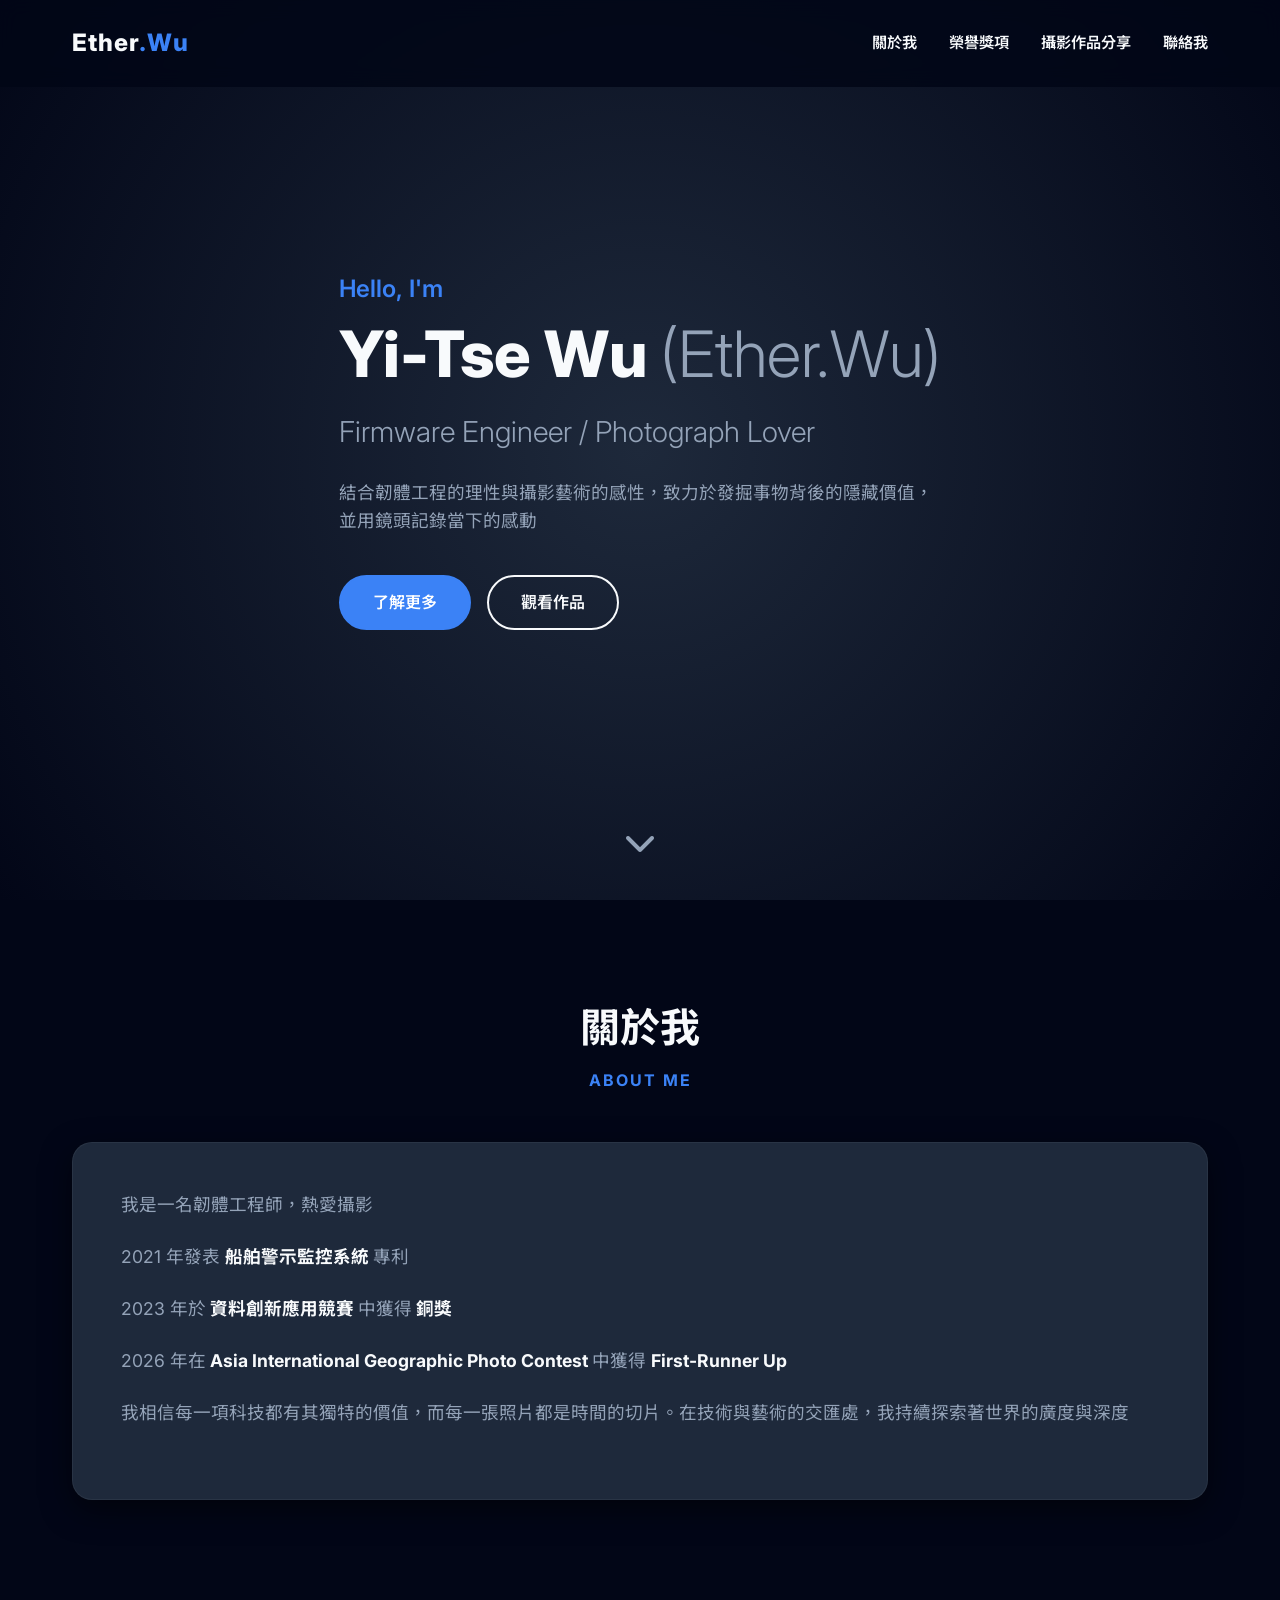
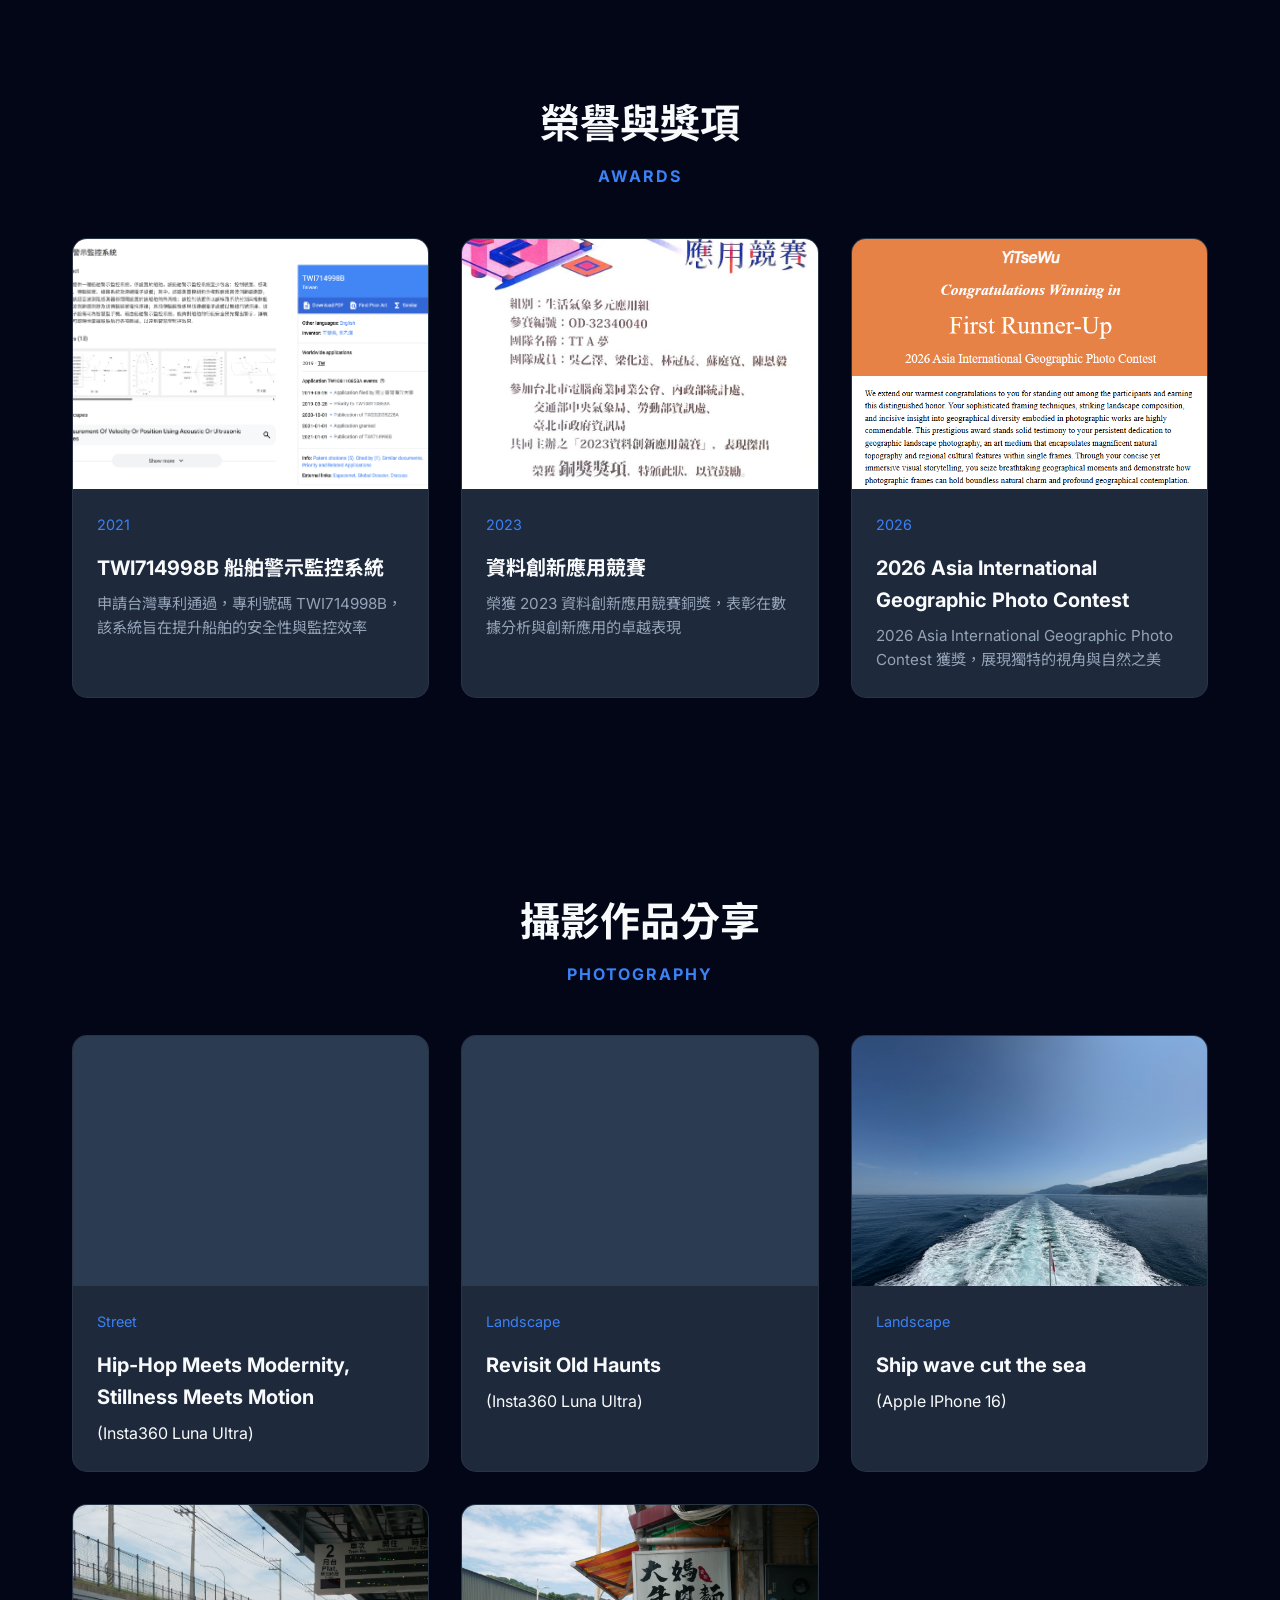
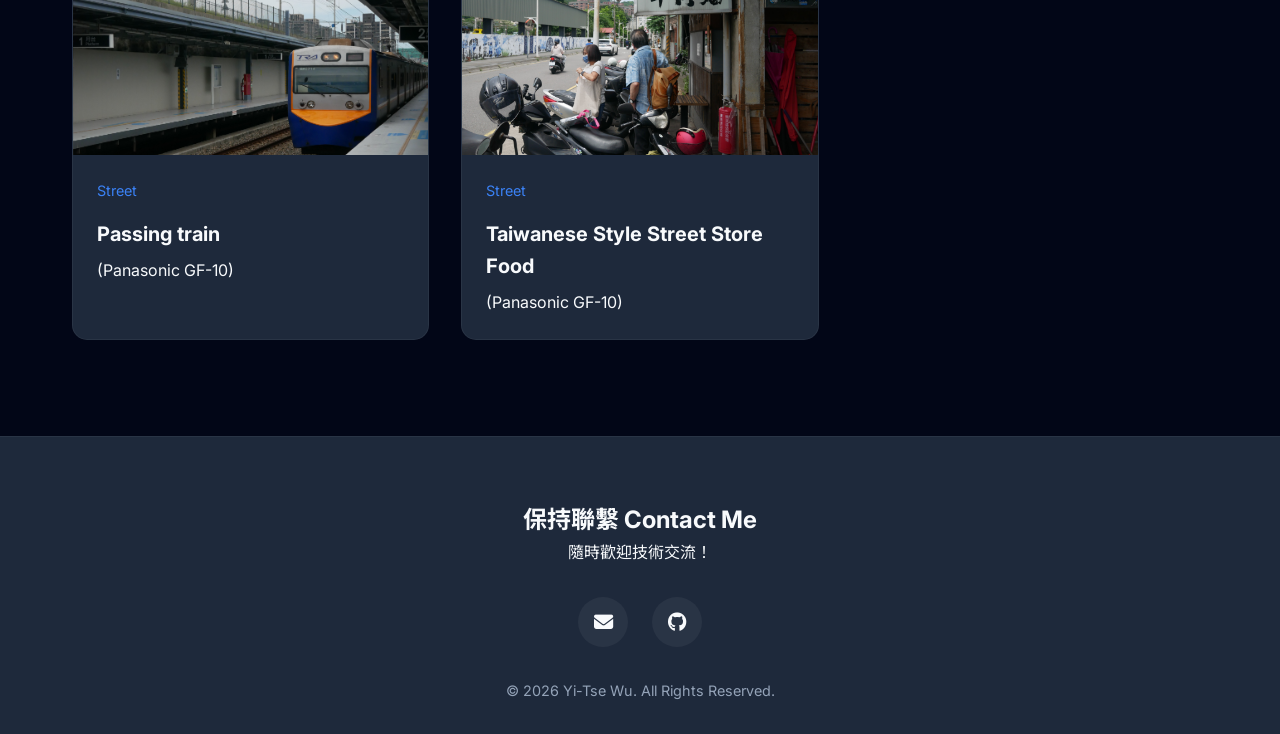
==== commit 21a7ad28: "feat: Add device information to site data and update app.js to display device labels feat: Add new i" ====
--- a/index.html
+++ b/index.html
@@ -31,7 +31,7 @@
         <div class="container hero-container">
             <div class="hero-text fade-in">
                 <h2 class="subtitle">Hello, I'm</h2>
-                <h1 class="title">Yi-Tse Wu <span>(Ether)</span></h1>
+                <h1 class="title">Yi-Tse Wu <span>(Ether.Wu)</span></h1>
                 <p class="role">Firmware Engineer / Photograph Lover</p>
                 <p class="description">結合韌體工程的理性與攝影藝術的感性，致力於發掘事物背後的隱藏價值，並用鏡頭記錄當下的感動</p>
                 <div class="hero-btns">
